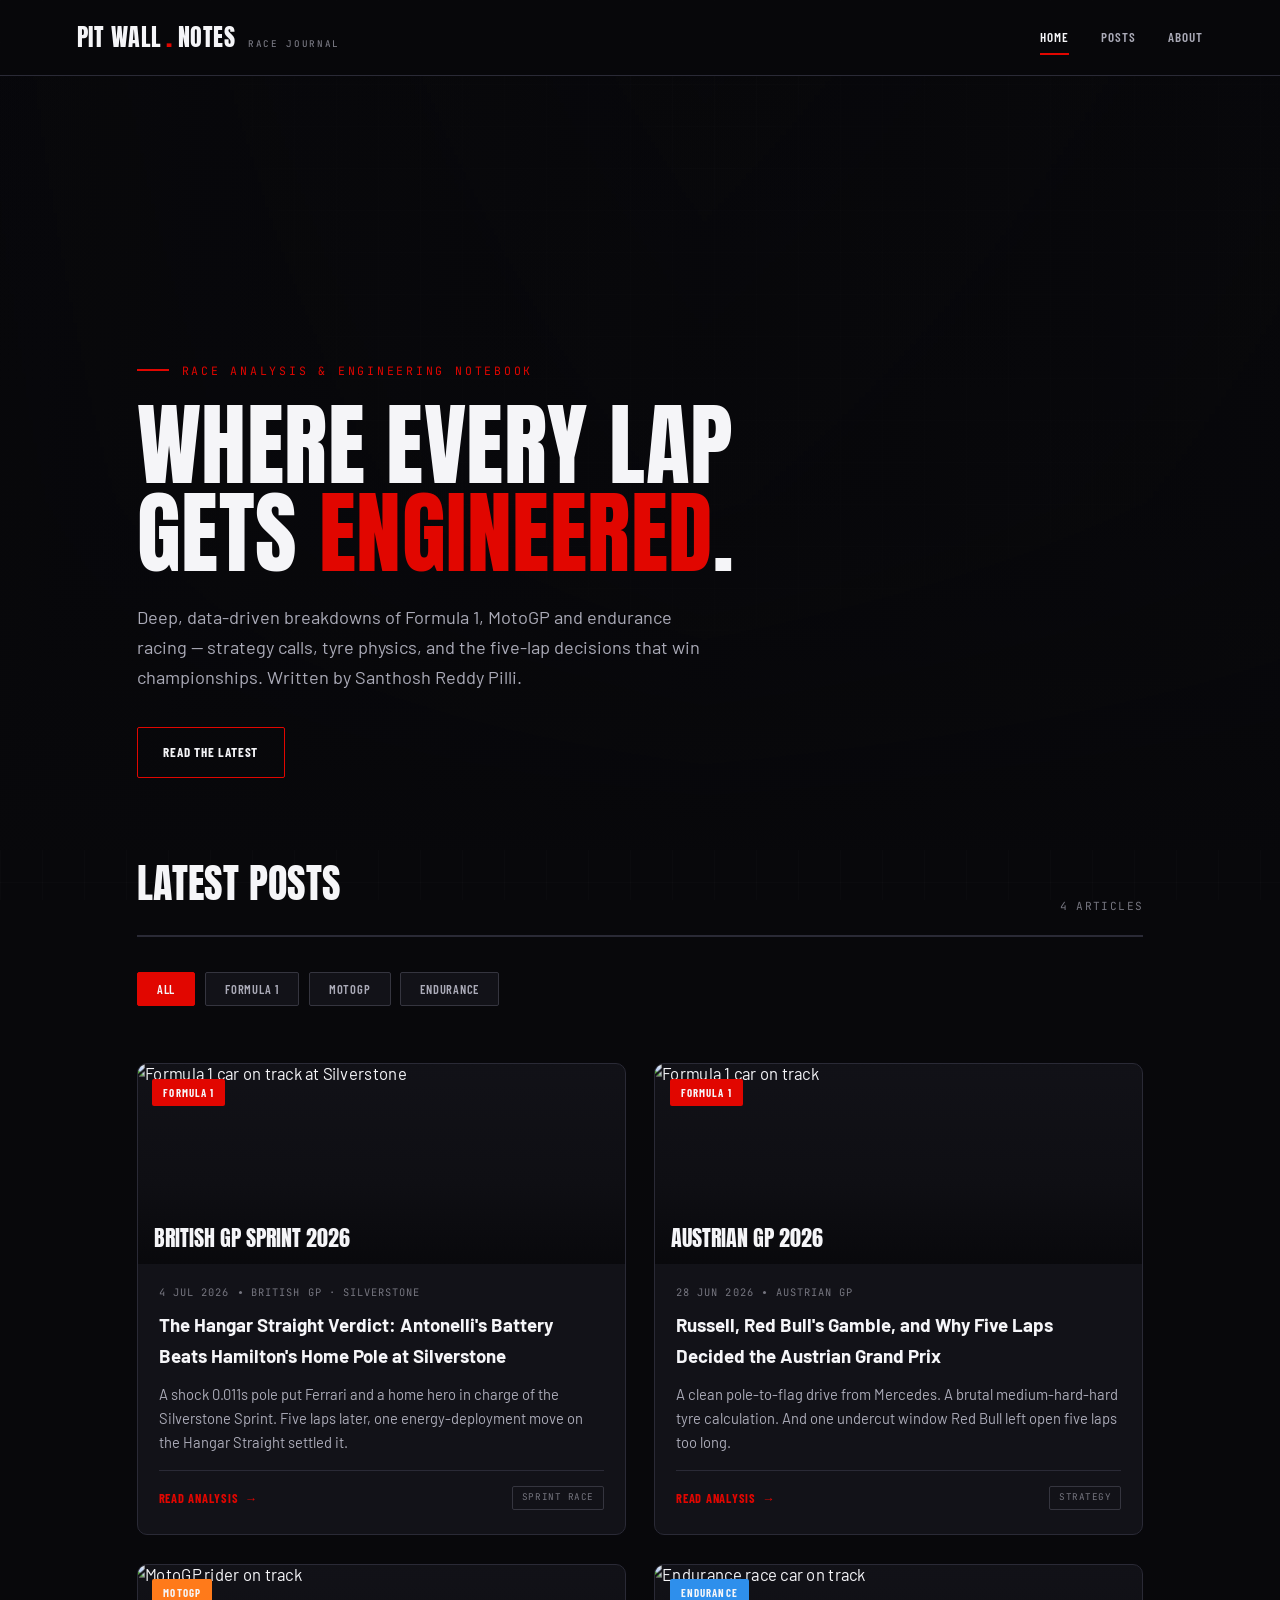
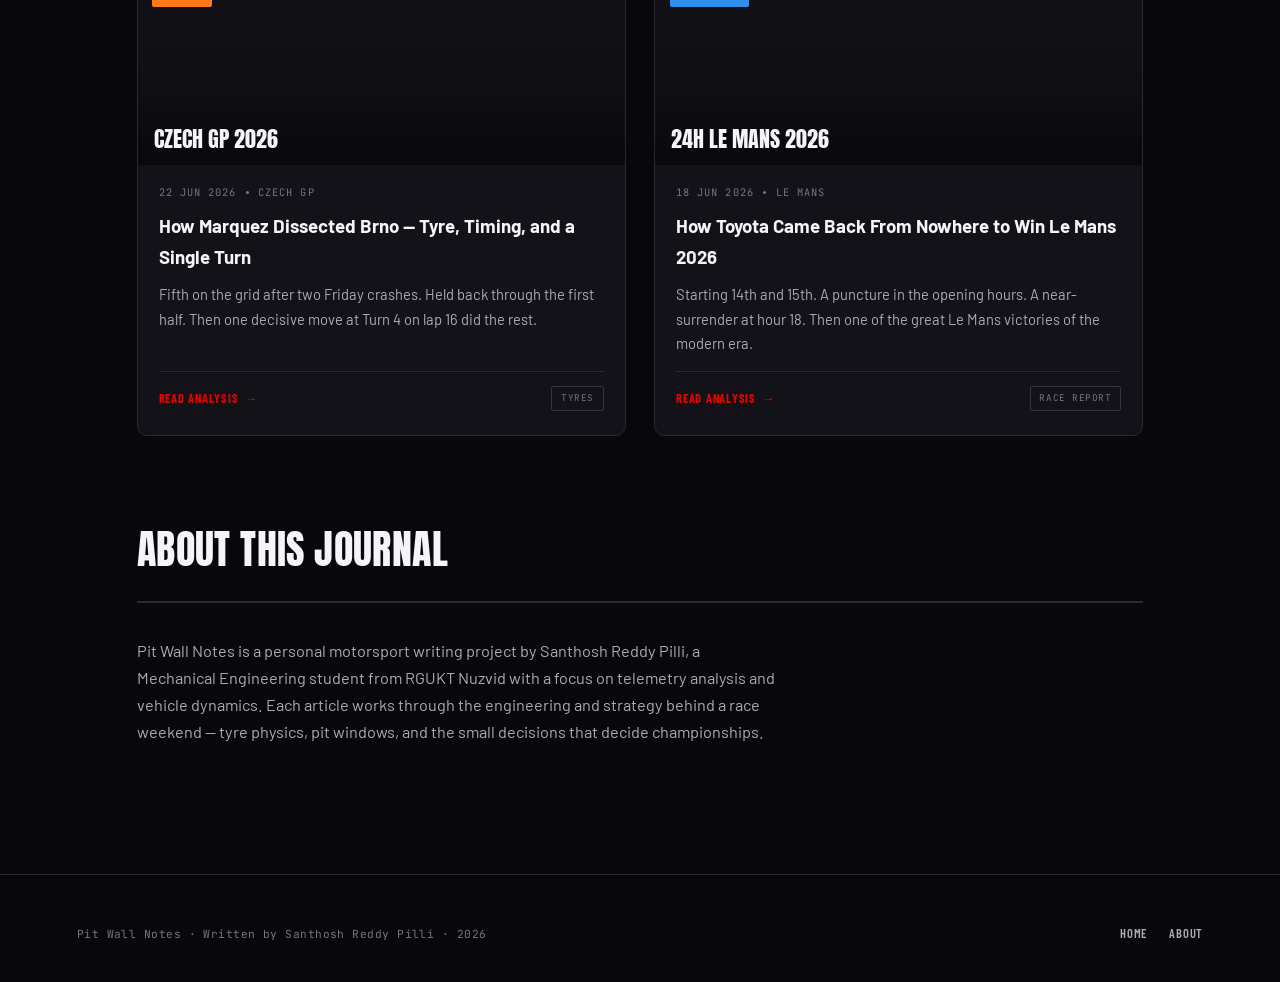
==== index.html @ 2a79fb6f "Add Google Search Console verification tag" ====
<!DOCTYPE html>
<html lang="en">
<head>
<meta charset="UTF-8" />
<meta name="viewport" content="width=device-width, initial-scale=1.0" />
<title>Pit Wall Notes — A Motorsport Journal by Santhosh Reddy Pilli</title>
<meta name="google-site-verification" content="I74e3ZfUB3V10m9X-U6Q5z5CmNRYfu3ycQ_bWyA3qzQ" />
<meta name="description" content="Race analysis and engineering breakdowns from Formula 1, MotoGP and endurance racing — written by Santhosh Reddy Pilli." />
<link rel="canonical" href="https://pitwallnotes.online/" />
<meta property="og:type" content="website" />
<meta property="og:site_name" content="Pit Wall Notes" />
<meta property="og:title" content="Pit Wall Notes — A Motorsport Journal by Santhosh Reddy Pilli" />
<meta property="og:description" content="Race analysis and engineering breakdowns from Formula 1, MotoGP and endurance racing — written by Santhosh Reddy Pilli." />
<meta property="og:url" content="https://pitwallnotes.online/" />
<meta property="og:image" content="https://images.unsplash.com/photo-1744841332448-f4a2d6011202?fm=jpg&amp;q=80&amp;w=1200&amp;h=630&amp;auto=format&amp;fit=crop" />
<meta property="og:image:width" content="1200" />
<meta property="og:image:height" content="630" />
<meta name="twitter:card" content="summary_large_image" />
<meta name="twitter:title" content="Pit Wall Notes — A Motorsport Journal by Santhosh Reddy Pilli" />
<meta name="twitter:description" content="Race analysis and engineering breakdowns from Formula 1, MotoGP and endurance racing — written by Santhosh Reddy Pilli." />
<meta name="twitter:image" content="https://images.unsplash.com/photo-1744841332448-f4a2d6011202?fm=jpg&amp;q=80&amp;w=1200&amp;h=630&amp;auto=format&amp;fit=crop" />
<link rel="stylesheet" href="style.css" />
</head>
<body>

<nav class="site-nav">
  <a href="index.html" class="nav-brand">Pit Wall<span class="dot">.</span>Notes<small>Race Journal</small></a>
  <div class="nav-links">
    <a href="index.html" class="active"><span class="full">Home</span></a>
    <a href="index.html#posts">Posts</a>
    <a href="index.html#about">About</a>
  </div>
</nav>

<header class="hero" style="background-image:url('https://images.unsplash.com/photo-1744841332448-f4a2d6011202?fm=jpg&amp;q=80&amp;w=2000&amp;auto=format&amp;fit=crop');">
  <div class="wrap">
    <p class="hero-kicker">Race analysis &amp; engineering notebook</p>
    <h1>
      <span class="line"><span>Where every lap</span></span>
      <span class="line"><span>gets <em>engineered</em>.</span></span>
    </h1>
    <p class="lede">Deep, data-driven breakdowns of Formula&nbsp;1, MotoGP and endurance racing — strategy calls, tyre physics, and the five-lap decisions that win championships. Written by Santhosh Reddy Pilli.</p>
    <div class="hero-actions">
      <a href="#posts" class="btn">Read the latest</a>
    </div>
  </div>
</header>

<main class="wrap" id="posts">
  <div class="section-head reveal">
    <h2>Latest posts</h2>
    <span class="section-note">4 articles</span>
  </div>

  <div class="filter-bar reveal">
    <button class="filter-chip active" data-filter="all">All</button>
    <button class="filter-chip" data-filter="f1">Formula 1</button>
    <button class="filter-chip" data-filter="motogp">MotoGP</button>
    <button class="filter-chip" data-filter="end">Endurance</button>
  </div>

  <div class="post-grid">

    <article class="post-card" data-category="f1">
      <a href="post-british-gp-2026-sprint.html" class="card-thumb">
        <img class="thumb-img" src="https://images.unsplash.com/photo-1632726144626-6f6a8876e35d?fm=jpg&amp;q=75&amp;w=900&amp;auto=format&amp;fit=crop" alt="Formula 1 car on track at Silverstone" loading="lazy" />
        <span class="thumb-tag cat-f1">Formula 1</span>
        <span class="thumb-title">British GP Sprint 2026</span>
      </a>
      <div class="card-body">
        <div class="card-meta">
          <span>4 Jul 2026</span><span class="dot-sep"></span><span>British GP · Silverstone</span>
        </div>
        <h3><a href="post-british-gp-2026-sprint.html" class="link-underline">The Hangar Straight Verdict: Antonelli's Battery Beats Hamilton's Home Pole at Silverstone</a></h3>
        <p class="card-excerpt">A shock 0.011s pole put Ferrari and a home hero in charge of the Silverstone Sprint. Five laps later, one energy-deployment move on the Hangar Straight settled it.</p>
        <div class="card-foot">
          <a href="post-british-gp-2026-sprint.html" class="read-more">Read analysis <span class="arrow">→</span></a>
          <div class="card-tags"><span class="tag-pill">Sprint Race</span></div>
        </div>
      </div>
    </article>

    <article class="post-card" data-category="f1">
      <a href="post-austria-gp-2026.html" class="card-thumb">
        <img class="thumb-img" src="https://images.unsplash.com/photo-1614949194403-9602bdc14a3a?fm=jpg&amp;q=75&amp;w=900&amp;auto=format&amp;fit=crop" alt="Formula 1 car on track" loading="lazy" />
        <span class="thumb-tag cat-f1">Formula 1</span>
        <span class="thumb-title">Austrian GP 2026</span>
      </a>
      <div class="card-body">
        <div class="card-meta">
          <span>28 Jun 2026</span><span class="dot-sep"></span><span>Austrian GP</span>
        </div>
        <h3><a href="post-austria-gp-2026.html" class="link-underline">Russell, Red Bull's Gamble, and Why Five Laps Decided the Austrian Grand Prix</a></h3>
        <p class="card-excerpt">A clean pole-to-flag drive from Mercedes. A brutal medium-hard-hard tyre calculation. And one undercut window Red Bull left open five laps too long.</p>
        <div class="card-foot">
          <a href="post-austria-gp-2026.html" class="read-more">Read analysis <span class="arrow">→</span></a>
          <div class="card-tags"><span class="tag-pill">Strategy</span></div>
        </div>
      </div>
    </article>

    <article class="post-card" data-category="motogp">
      <a href="post-czech-gp-2026.html" class="card-thumb">
        <img class="thumb-img" src="https://images.unsplash.com/photo-1711229020087-9ab1c51bf4d3?fm=jpg&amp;q=75&amp;w=900&amp;auto=format&amp;fit=crop" alt="MotoGP rider on track" loading="lazy" />
        <span class="thumb-tag cat-motogp">MotoGP</span>
        <span class="thumb-title">Czech GP 2026</span>
      </a>
      <div class="card-body">
        <div class="card-meta">
          <span>22 Jun 2026</span><span class="dot-sep"></span><span>Czech GP</span>
        </div>
        <h3><a href="post-czech-gp-2026.html" class="link-underline">How Marquez Dissected Brno — Tyre, Timing, and a Single Turn</a></h3>
        <p class="card-excerpt">Fifth on the grid after two Friday crashes. Held back through the first half. Then one decisive move at Turn 4 on lap 16 did the rest.</p>
        <div class="card-foot">
          <a href="post-czech-gp-2026.html" class="read-more">Read analysis <span class="arrow">→</span></a>
          <div class="card-tags"><span class="tag-pill">Tyres</span></div>
        </div>
      </div>
    </article>

    <article class="post-card" data-category="end">
      <a href="post-lemans-2026.html" class="card-thumb">
        <img class="thumb-img" src="https://images.unsplash.com/photo-1686643134714-d927afe2ee0f?fm=jpg&amp;q=75&amp;w=900&amp;auto=format&amp;fit=crop" alt="Endurance race car on track" loading="lazy" />
        <span class="thumb-tag cat-end">Endurance</span>
        <span class="thumb-title">24H Le Mans 2026</span>
      </a>
      <div class="card-body">
        <div class="card-meta">
          <span>18 Jun 2026</span><span class="dot-sep"></span><span>Le Mans</span>
        </div>
        <h3><a href="post-lemans-2026.html" class="link-underline">How Toyota Came Back From Nowhere to Win Le Mans 2026</a></h3>
        <p class="card-excerpt">Starting 14th and 15th. A puncture in the opening hours. A near-surrender at hour 18. Then one of the great Le Mans victories of the modern era.</p>
        <div class="card-foot">
          <a href="post-lemans-2026.html" class="read-more">Read analysis <span class="arrow">→</span></a>
          <div class="card-tags"><span class="tag-pill">Race Report</span></div>
        </div>
      </div>
    </article>

  </div>
</main>

<section class="wrap reveal" id="about" style="padding-bottom:5rem;">
  <div class="section-head">
    <h2>About this journal</h2>
  </div>
  <p style="max-width:640px;color:var(--grey);font-size:1.02rem;">
    Pit Wall Notes is a personal motorsport writing project by Santhosh Reddy Pilli, a Mechanical Engineering student
    from RGUKT Nuzvid with a focus on telemetry analysis and vehicle dynamics. Each article works through the
    engineering and strategy behind a race weekend — tyre physics, pit windows, and the small decisions that decide
    championships.
  </p>
</section>

<footer class="site-footer">
  <div class="footer-grid">
    <div class="footer-note">Pit Wall Notes · Written by Santhosh Reddy Pilli · 2026</div>
    <div class="footer-links">
      <a href="index.html">Home</a>
      <a href="index.html#about">About</a>
    </div>
  </div>
</footer>

<script src="main.js"></script>
</body>
</html>
---- style.css ----
/* ===================================================================
   TRACKSIDE INK — Motorsport Journal
   Dark, cinematic, photography-led sports-media theme.
=================================================================== */

@import url('https://fonts.googleapis.com/css2?family=Anton&family=Barlow:ital,wght@0,400;0,500;0,600;0,700;0,800;1,500&family=Barlow+Condensed:wght@500;600;700&family=JetBrains+Mono:wght@400;500;600&display=swap');

:root {
  --black:    #08080B;
  --panel:    #121218;
  --panel-2:  #191922;
  --panel-3:  #1F1F2A;
  --line:     #2A2A36;
  --line-2:   #35353F;
  --white:    #F5F5F8;
  --grey:     #ABABB8;
  --muted:    #75757F;

  --red:      #E10600;
  --red-dim:  #A50600;
  --red-bg:   rgba(225, 6, 0, .14);

  --amber:    #FF7A1A;
  --amber-bg: rgba(255, 122, 26, .14);

  --blue:     #2E8FEC;
  --blue-bg:  rgba(46, 143, 236, .14);

  --gold:     #E0AC2E;

  --display: 'Anton', 'Barlow Condensed', sans-serif;
  --body:    'Barlow', -apple-system, sans-serif;
  --label:   'Barlow Condensed', sans-serif;
  --mono:    'JetBrains Mono', monospace;

  --radius: 10px;
  --shadow-soft: 0 10px 30px rgba(0,0,0,.35);
  --shadow-lift: 0 24px 50px rgba(0,0,0,.55);
  --ease: cubic-bezier(.22, .8, .32, 1);
}

* , *::before, *::after { box-sizing: border-box; margin: 0; padding: 0; }
html { scroll-behavior: smooth; }

body {
  background: var(--black);
  color: var(--white);
  font-family: var(--body);
  line-height: 1.65;
  -webkit-font-smoothing: antialiased;
  overflow-x: hidden;
}

/* subtle carbon-fibre-esque grain */
body::before {
  content: '';
  position: fixed; inset: 0; z-index: -1; pointer-events: none;
  background-image:
    linear-gradient(rgba(255,255,255,.015) 1px, transparent 1px),
    linear-gradient(90deg, rgba(255,255,255,.015) 1px, transparent 1px);
  background-size: 42px 42px;
}

a { color: inherit; text-decoration: none; }
img { display: block; max-width: 100%; }
ul { list-style: none; }

.wrap { max-width: 1160px; margin: 0 auto; padding: 0 6vw; }

/* PAGE FADE TRANSITION */
body { opacity: 0; animation: pageIn .5s var(--ease) forwards; }
@keyframes pageIn { to { opacity: 1; } }
body.is-leaving { animation: pageOut .32s var(--ease) forwards; }
@keyframes pageOut { to { opacity: 0; transform: translateY(-6px); } }

/* ============ NAV ============ */
.site-nav {
  position: sticky; top: 0; z-index: 200;
  display: flex; align-items: center; justify-content: space-between;
  padding: 1.1rem 6vw;
  background: rgba(8,8,11,.78);
  backdrop-filter: blur(14px);
  border-bottom: 1px solid var(--line);
}
.nav-brand {
  font-family: var(--display); font-weight: 400; font-size: 1.5rem;
  letter-spacing: .02em; display: flex; align-items: baseline; gap: .3rem;
  text-transform: uppercase;
}
.nav-brand .dot { color: var(--red); font-size: 1.7rem; line-height: 0; }
.nav-brand small {
  font-family: var(--mono); font-size: .58rem; letter-spacing: .18em;
  text-transform: uppercase; color: var(--muted); font-weight: 500;
  margin-left: .5rem; display: inline-block;
}
.nav-links { display: flex; align-items: center; gap: 2rem; }
.nav-links a {
  position: relative; font-family: var(--label); font-weight: 600; font-size: .82rem; letter-spacing: .08em;
  text-transform: uppercase; color: var(--grey); padding: .3rem 0;
}
.nav-links a::after {
  content: ''; position: absolute; left: 0; right: 100%; bottom: -2px;
  height: 2px; background: var(--red); transition: right .3s var(--ease);
}
.nav-links a:hover::after, .nav-links a.active::after { right: 0; }
.nav-links a.active, .nav-links a:hover { color: var(--white); }

/* ============ BUTTONS / LINKS ============ */
.btn {
  display: inline-flex; align-items: center; gap: .5rem;
  font-family: var(--label); font-weight: 700; font-size: .82rem; letter-spacing: .06em;
  text-transform: uppercase; padding: .85rem 1.6rem;
  border: 1.5px solid var(--red); border-radius: 2px; color: var(--white);
  position: relative; overflow: hidden; isolation: isolate;
  transition: color .35s var(--ease);
}
.btn::before {
  content: ''; position: absolute; inset: 0; z-index: -1;
  background: var(--red); transform: translateX(-101%);
  transition: transform .35s var(--ease);
}
.btn:hover::before { transform: translateX(0); }
.btn.ghost { border-color: var(--line-2); }
.btn.ghost::before { background: var(--panel-3); }

.link-underline { position: relative; display: inline-block; }
.link-underline::after {
  content: ''; position: absolute; left: 0; bottom: -1px; height: 1px;
  width: 100%; background: currentColor; transform: scaleX(0);
  transform-origin: right; transition: transform .3s var(--ease);
}
.link-underline:hover::after { transform: scaleX(1); transform-origin: left; }

/* ============ HERO (photo, homepage) ============ */
.hero {
  position: relative; min-height: 86vh; display: flex; align-items: flex-end;
  padding: 6rem 0 4.5rem; overflow: hidden;
  background-size: cover; background-position: center 38%;
  background-attachment: fixed;
}
.hero::before {
  content: ''; position: absolute; inset: 0;
  background:
    linear-gradient(180deg, rgba(8,8,11,.35) 0%, rgba(8,8,11,.55) 55%, rgba(8,8,11,.96) 100%),
    linear-gradient(90deg, rgba(8,8,11,.85) 0%, rgba(8,8,11,.15) 55%, rgba(8,8,11,.55) 100%);
}
.hero .wrap { position: relative; z-index: 2; width: 100%; }
.hero-kicker {
  font-family: var(--mono); font-size: .72rem; letter-spacing: .24em;
  text-transform: uppercase; color: var(--red);
  display: flex; align-items: center; gap: .8rem; margin-bottom: 1.4rem;
  opacity: 0; animation: riseIn .7s var(--ease) .1s forwards;
}
.hero-kicker::before { content: ''; width: 32px; height: 2px; background: var(--red); }
.hero h1 {
  font-family: var(--display); font-weight: 400; text-transform: uppercase;
  font-size: clamp(2.6rem, 7vw, 5.6rem);
  line-height: .98; max-width: 900px; letter-spacing: .005em;
}
.hero h1 .line { display: block; overflow: hidden; }
.hero h1 .line span { display: inline-block; animation: lineRise .8s var(--ease) forwards; }
.hero h1 .line:nth-child(1) span { animation-delay: .18s; }
.hero h1 .line:nth-child(2) span { animation-delay: .30s; }
.hero h1 em { font-style: normal; color: var(--red); }
@keyframes riseIn { from { opacity: 0; transform: translateY(30px); } to { opacity: 1; transform: translateY(0); } }
@keyframes lineRise { from { transform: translateY(110%); } to { transform: translateY(0); } }
.hero p.lede {
  margin-top: 1.5rem; max-width: 580px; font-size: 1.14rem; color: var(--grey);
  opacity: 0; animation: riseIn .8s var(--ease) .5s forwards;
}
.hero .hero-actions {
  margin-top: 2.2rem; display: flex; gap: 1rem; flex-wrap: wrap;
  opacity: 0; animation: riseIn .8s var(--ease) .65s forwards;
}
@media (max-width: 700px) { .hero { background-attachment: scroll; min-height: 70vh; } }

/* ============ SECTION HEADS ============ */
.section-head {
  display: flex; align-items: flex-end; justify-content: space-between;
  margin-bottom: 2.2rem; flex-wrap: wrap; gap: 1rem;
  border-bottom: 2px solid var(--line); padding-bottom: 1.2rem;
}
.section-head h2 {
  font-family: var(--display); font-weight: 400; text-transform: uppercase;
  font-size: clamp(1.8rem, 3.4vw, 2.5rem); letter-spacing: .01em;
}
.section-head .section-note {
  font-family: var(--mono); font-size: .7rem; letter-spacing: .12em;
  text-transform: uppercase; color: var(--muted);
}

/* ============ FILTER CHIPS ============ */
.filter-bar { display: flex; gap: .6rem; flex-wrap: wrap; margin-bottom: 2.6rem; }
.filter-chip {
  font-family: var(--label); font-weight: 600; font-size: .78rem; letter-spacing: .06em;
  text-transform: uppercase; padding: .55rem 1.2rem;
  border: 1px solid var(--line-2); border-radius: 2px;
  color: var(--grey); background: var(--panel);
  cursor: pointer; transition: all .25s var(--ease);
}
.filter-chip:hover { border-color: var(--red); color: var(--white); }
.filter-chip.active { background: var(--red); border-color: var(--red); color: var(--white); }

/* ============ POST GRID / CARDS ============ */
.post-grid { display: grid; grid-template-columns: repeat(auto-fill, minmax(320px, 1fr)); gap: 1.8rem; padding: 1rem 0 5rem; }
.post-card {
  background: var(--panel); border: 1px solid var(--line); border-radius: var(--radius);
  overflow: hidden; display: flex; flex-direction: column;
  transition: transform .45s var(--ease), box-shadow .45s var(--ease), border-color .45s var(--ease);
  opacity: 0; transform: translateY(28px);
}
.post-card.is-visible { animation: cardIn .7s var(--ease) forwards; }
@keyframes cardIn { to { opacity: 1; transform: translateY(0); } }
.post-card:hover { transform: translateY(-6px); box-shadow: var(--shadow-lift); border-color: var(--line-2); }

.card-thumb {
  position: relative; height: 200px; display: block; overflow: hidden;
  background-size: cover; background-position: center;
}
.card-thumb::before {
  content: ''; position: absolute; inset: 0;
  background: linear-gradient(180deg, rgba(8,8,11,.05) 0%, rgba(8,8,11,.35) 60%, rgba(8,8,11,.92) 100%);
  transition: background .4s var(--ease);
}
.card-thumb img.thumb-img {
  position: absolute; inset: 0; width: 100%; height: 100%; object-fit: cover;
  transform: scale(1.04); transition: transform .6s var(--ease);
}
.post-card:hover .card-thumb img.thumb-img { transform: scale(1.14); }
.card-thumb .thumb-tag {
  position: absolute; top: .9rem; left: .9rem; z-index: 2;
  font-family: var(--label); font-weight: 700; font-size: .68rem; letter-spacing: .1em;
  text-transform: uppercase; color: var(--white);
  padding: .3rem .7rem; border-radius: 2px;
}
.thumb-tag.cat-f1     { background: var(--red); }
.thumb-tag.cat-motogp { background: var(--amber); }
.thumb-tag.cat-end    { background: var(--blue); }
.card-thumb .thumb-title {
  position: absolute; left: 1rem; right: 1rem; bottom: .9rem; z-index: 2;
  font-family: var(--display); font-weight: 400; text-transform: uppercase;
  font-size: 1.35rem; line-height: 1.05; color: var(--white);
}

.card-body { padding: 1.2rem 1.3rem 1.5rem; display: flex; flex-direction: column; gap: .6rem; flex: 1; }
.card-meta {
  font-family: var(--mono); font-size: .65rem; letter-spacing: .1em; text-transform: uppercase;
  color: var(--muted); display: flex; gap: .6rem; align-items: center;
}
.card-meta .dot-sep { width: 3px; height: 3px; border-radius: 50%; background: var(--muted); }
.card-excerpt { color: var(--grey); font-size: .92rem; flex: 1; }
.card-foot {
  display: flex; align-items: center; justify-content: space-between;
  margin-top: .4rem; padding-top: .9rem; border-top: 1px solid var(--line);
}
.read-more {
  font-family: var(--label); font-weight: 700; font-size: .78rem; letter-spacing: .06em;
  text-transform: uppercase; color: var(--red); display: flex; align-items: center; gap: .4rem;
}
.read-more .arrow { transition: transform .35s var(--ease); }
.post-card:hover .read-more .arrow { transform: translateX(5px); }
.card-tags { display: flex; gap: .4rem; }
.tag-pill {
  font-family: var(--mono); font-size: .58rem; letter-spacing: .06em;
  text-transform: uppercase; padding: .22rem .55rem; border-radius: 2px;
  border: 1px solid var(--line-2); color: var(--muted);
}

/* ============ SCROLL REVEAL (generic) ============ */
.reveal { opacity: 0; transform: translateY(26px); transition: opacity .8s var(--ease), transform .8s var(--ease); }
.reveal.is-visible { opacity: 1; transform: translateY(0); }
.reveal-delay-1.is-visible { transition-delay: .08s; }
.reveal-delay-2.is-visible { transition-delay: .16s; }
.reveal-delay-3.is-visible { transition-delay: .24s; }

/* ============ FOOTER ============ */
.site-footer { border-top: 1px solid var(--line); padding: 3rem 6vw 2.4rem; margin-top: 3rem; }
.footer-grid { display: flex; justify-content: space-between; align-items: flex-end; flex-wrap: wrap; gap: 1.5rem; }
.footer-note { font-family: var(--mono); font-size: .7rem; color: var(--muted); letter-spacing: .04em; }
.footer-links { display: flex; gap: 1.4rem; }
.footer-links a { font-family: var(--label); font-weight: 600; font-size: .78rem; letter-spacing: .06em; text-transform: uppercase; color: var(--grey); }

/* =================================================================
   ARTICLE PAGE
================================================================= */
.article-hero {
  position: relative; padding: 9rem 0 3.5rem; overflow: hidden;
  background-size: cover; background-position: center;
  border-bottom: 1px solid var(--line);
}
.article-hero::before {
  content: ''; position: absolute; inset: 0;
  background:
    linear-gradient(180deg, rgba(8,8,11,.25) 0%, rgba(8,8,11,.55) 45%, rgba(8,8,11,.98) 100%);
}
.article-hero .wrap { position: relative; z-index: 2; }

.back-link {
  display: inline-flex; align-items: center; gap: .5rem;
  font-family: var(--label); font-weight: 600; font-size: .78rem; letter-spacing: .06em;
  text-transform: uppercase; color: var(--grey);
  margin-bottom: 1.6rem; transition: gap .3s var(--ease), color .3s var(--ease);
}
.back-link:hover { gap: .8rem; color: var(--white); }
.article-cat {
  display: inline-flex; align-items: center; gap: .5rem;
  font-family: var(--label); font-weight: 700; font-size: .78rem; letter-spacing: .1em;
  text-transform: uppercase; padding: .4rem 1rem; border-radius: 2px; margin-bottom: 1.3rem;
  color: var(--white);
}
.article-cat.cat-f1     { background: var(--red); }
.article-cat.cat-motogp { background: var(--amber); }
.article-cat.cat-end    { background: var(--blue); }

.article-title {
  font-family: var(--display); font-weight: 400; text-transform: uppercase;
  font-size: clamp(2.2rem, 5.6vw, 4rem); line-height: 1; max-width: 920px; letter-spacing: .005em;
}
.article-sub { margin-top: 1.2rem; font-size: 1.14rem; color: var(--grey); max-width: 700px; }
.article-byline { display: flex; align-items: center; gap: 1rem; margin-top: 2rem; }
.byline-avatar {
  width: 44px; height: 44px; border-radius: 50%; background: var(--red); color: var(--white);
  display: flex; align-items: center; justify-content: center;
  font-family: var(--display); font-weight: 400; font-size: .95rem; flex-shrink: 0;
}
.byline-name { font-weight: 700; }
.byline-date { font-family: var(--mono); font-size: .72rem; color: var(--muted); letter-spacing: .04em; }

.stat-strip {
  display: grid; grid-template-columns: repeat(auto-fit, minmax(130px, 1fr));
  background: var(--panel); border: 1px solid var(--line); border-radius: var(--radius);
  margin: 2.4rem 0 0; overflow: hidden;
}
.stat-strip .stat { padding: 1.3rem 1rem; border-right: 1px solid var(--line); text-align: center; }
.stat-strip .stat:last-child { border-right: none; }
.stat .val { font-family: var(--display); font-weight: 400; font-size: 1.7rem; color: var(--white); }
.stat .val.accent { color: var(--red); }
.stat .lbl { font-family: var(--mono); font-size: .6rem; letter-spacing: .1em; text-transform: uppercase; color: var(--muted); margin-top: .3rem; }

.article-body-wrap { display: grid; grid-template-columns: 1fr 300px; gap: 4rem; padding: 3.5rem 0 5rem; align-items: start; }
.article-main { min-width: 0; }
.article-aside { position: sticky; top: 6rem; display: flex; flex-direction: column; gap: 1.2rem; }

.prose h3 {
  font-family: var(--display); font-weight: 400; text-transform: uppercase;
  font-size: 1.7rem; margin: 2.8rem 0 1rem; line-height: 1.15; letter-spacing: .005em;
}
.prose p { margin-bottom: 1.25rem; color: var(--grey); font-size: 1.02rem; }
.prose p strong { color: var(--white); }

.pull-quote { border-left: 3px solid var(--red); padding: .3rem 0 .3rem 1.6rem; margin: 2.2rem 0; }
.pull-quote p {
  font-family: var(--body); font-style: italic; font-weight: 500;
  font-size: 1.25rem; color: var(--white); line-height: 1.5; margin-bottom: .6rem;
}
.pull-quote cite { font-family: var(--mono); font-size: .65rem; letter-spacing: .1em; text-transform: uppercase; color: var(--muted); font-style: normal; }

.article-photo { margin: 2.2rem 0; border-radius: var(--radius); overflow: hidden; border: 1px solid var(--line); }
.article-photo img { width: 100%; height: 320px; object-fit: cover; }
.article-photo-caption {
  font-family: var(--mono); font-size: .62rem; letter-spacing: .08em; color: var(--muted);
  padding: .7rem .9rem; background: var(--panel); border-top: 1px solid var(--line);
}

.info-card { background: var(--panel); border: 1px solid var(--line); border-radius: var(--radius); padding: 1.5rem; margin: 2rem 0; }
.info-card .info-label { font-family: var(--mono); font-size: .62rem; letter-spacing: .16em; text-transform: uppercase; color: var(--red); margin-bottom: 1rem; }
.info-grid { display: grid; grid-template-columns: repeat(auto-fit, minmax(130px,1fr)); gap: 1rem; }
.info-item { border-left: 2px solid var(--line-2); padding-left: .8rem; }
.info-item.hi { border-left-color: var(--red); }
.info-item .iv { font-family: var(--display); font-weight: 400; font-size: 1.3rem; color: var(--white); }
.info-item.hi .iv { color: var(--red); }
.info-item .ik { font-family: var(--mono); font-size: .58rem; letter-spacing: .08em; text-transform: uppercase; color: var(--muted); margin-top: .25rem; }

.timeline { position: relative; padding-left: 2rem; margin: 1.5rem 0; }
.timeline::before { content: ''; position: absolute; left: .4rem; top: .4rem; bottom: 0; width: 1px; background: linear-gradient(to bottom, var(--red), var(--line)); }
.tl-item { position: relative; margin-bottom: 1.8rem; }
.tl-dot { position: absolute; left: -1.65rem; top: .3rem; width: 10px; height: 10px; border-radius: 50%; background: var(--panel); border: 1.5px solid var(--line-2); }
.tl-dot.hi { background: var(--red); border-color: var(--red); }
.tl-when { font-family: var(--mono); font-size: .64rem; letter-spacing: .1em; text-transform: uppercase; color: var(--red); margin-bottom: .25rem; }
.tl-title { font-family: var(--display); font-weight: 400; text-transform: uppercase; font-size: 1.15rem; margin-bottom: .3rem; letter-spacing: .005em; }
.tl-desc { font-size: .92rem; color: var(--grey); }

.podium-row { display: flex; align-items: flex-end; justify-content: center; gap: 1rem; margin: 2rem 0; }
.podium-col { display: flex; flex-direction: column; align-items: center; flex: 1; max-width: 210px; }
.podium-card { background: var(--panel); border: 1px solid var(--line); border-radius: 8px; padding: 1.1rem; text-align: center; width: 100%; margin-bottom: .5rem; }
.podium-card.winner { border-color: var(--gold); }
.podium-pos { font-size: 1.5rem; margin-bottom: .3rem; }
.podium-entry { font-family: var(--mono); font-size: .62rem; color: var(--muted); margin-bottom: .2rem; }
.podium-team { font-family: var(--display); font-weight: 400; text-transform: uppercase; font-size: 1.05rem; color: var(--white); }
.podium-gap { font-family: var(--mono); font-size: .68rem; color: var(--muted); margin: .3rem 0 .6rem; }
.podium-step { width: 100%; border-radius: 3px 3px 0 0; }
.step-1 { background: var(--gold); height: 66px; }
.step-2 { background: var(--panel-3); border: 1px solid var(--line-2); height: 48px; }
.step-3 { background: var(--panel-3); border: 1px solid var(--line-2); height: 34px; }
.driver-chips { display: flex; flex-wrap: wrap; gap: .3rem; justify-content: center; }
.d-chip { font-size: .66rem; padding: .18rem .55rem; border: 1px solid var(--line-2); border-radius: 2px; color: var(--grey); }

.results-table { width: 100%; border-collapse: collapse; font-size: .88rem; margin: 1.5rem 0 2rem; }
.results-table th {
  font-family: var(--mono); font-size: .6rem; letter-spacing: .1em; text-transform: uppercase;
  color: var(--muted); text-align: left; padding: .55rem .7rem; border-bottom: 1.5px solid var(--red);
}
.results-table td { padding: .55rem .7rem; border-bottom: 1px solid var(--line); color: var(--grey); }
.results-table tr:hover td { background: var(--panel); }
.pos-badge { font-family: var(--mono); font-weight: 600; color: var(--muted); }
.pos-badge.dnf { color: var(--red); }

.crew-grid { display: grid; grid-template-columns: repeat(3, 1fr); gap: 1rem; margin-bottom: 1.6rem; }
.crew-card { background: var(--panel); border: 1px solid var(--line); border-radius: 8px; padding: 1.1rem; }
.crew-num { font-family: var(--display); font-weight: 400; font-size: 1.9rem; color: var(--red); }
.crew-role { font-family: var(--mono); font-size: .58rem; letter-spacing: .1em; text-transform: uppercase; color: var(--muted); margin: .4rem 0; }
.crew-name { font-weight: 700; color: var(--white); }
.crew-nat { font-size: .82rem; color: var(--muted); margin-bottom: .5rem; }
.crew-badge {
  display: inline-block; font-family: var(--mono); font-size: .58rem; letter-spacing: .06em;
  text-transform: uppercase; padding: .2rem .55rem; border-radius: 2px;
  background: var(--blue-bg); color: var(--blue);
}

.tag-chip {
  display: inline-block; font-family: var(--label); font-weight: 700; font-size: .72rem; letter-spacing: .08em;
  text-transform: uppercase; padding: .35rem .9rem; border: 1px solid var(--red);
  color: var(--white); background: var(--red-bg); border-radius: 2px; margin-bottom: 1.6rem;
}

.aside-card { background: var(--panel); border: 1px solid var(--line); border-radius: var(--radius); padding: 1.3rem; }
.aside-title { font-family: var(--mono); font-size: .64rem; letter-spacing: .12em; text-transform: uppercase; color: var(--red); margin-bottom: 1rem; }
.aside-stat { display: flex; justify-content: space-between; padding: .45rem 0; border-bottom: 1px solid var(--line); font-size: .84rem; }
.aside-stat:last-child { border-bottom: none; }
.aside-stat .k { color: var(--muted); }
.aside-stat .v { color: var(--white); font-weight: 600; }

.article-tags { display: flex; gap: .5rem; flex-wrap: wrap; margin-top: 1.5rem; }

.article-footer-note { border-top: 1px solid var(--line); padding: 2.4rem 0; text-align: center; font-size: .82rem; color: var(--muted); }
.article-footer-note span { color: var(--red); font-weight: 700; }

.related-wrap { padding: 1rem 0 4rem; }

/* checkered-flag style divider, used sparingly for a racing accent */
.kerb-divider {
  height: 8px; width: 100%;
  background: repeating-linear-gradient(90deg, var(--white) 0 18px, var(--black) 18px 36px);
  opacity: .08;
}

@media (max-width: 900px) {
  .article-body-wrap { grid-template-columns: 1fr; gap: 2rem; }
  .article-aside { position: static; }
  .crew-grid { grid-template-columns: 1fr 1fr; }
}
@media (max-width: 640px) {
  .site-nav { padding: 1rem 5vw; }
  .nav-links { gap: 1.1rem; }
  .nav-links a span.full { display: none; }
  .crew-grid { grid-template-columns: 1fr; }
  .stat-strip { grid-template-columns: repeat(2, 1fr); }
  .stat-strip .stat:nth-child(2n) { border-right: none; }
  .podium-row { gap: .5rem; }
}

a, button, .filter-chip { -webkit-tap-highlight-color: transparent; }
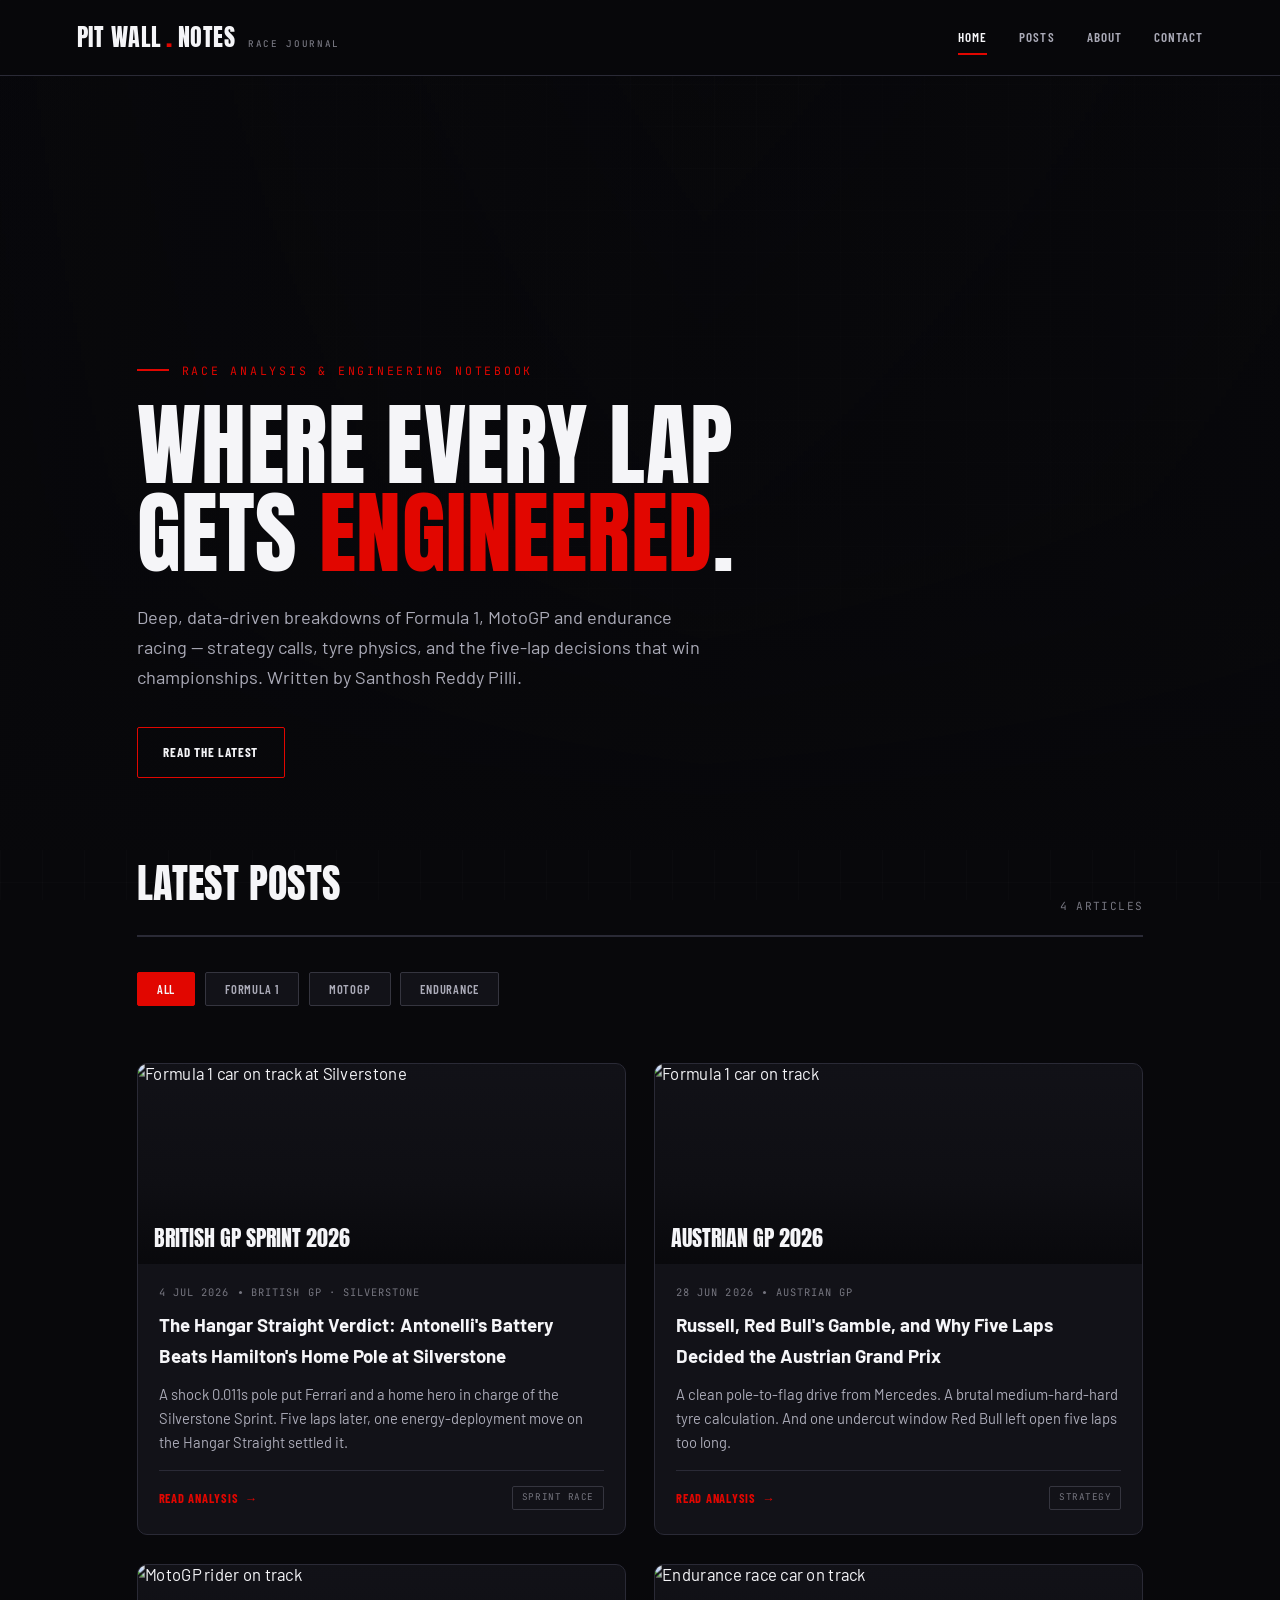
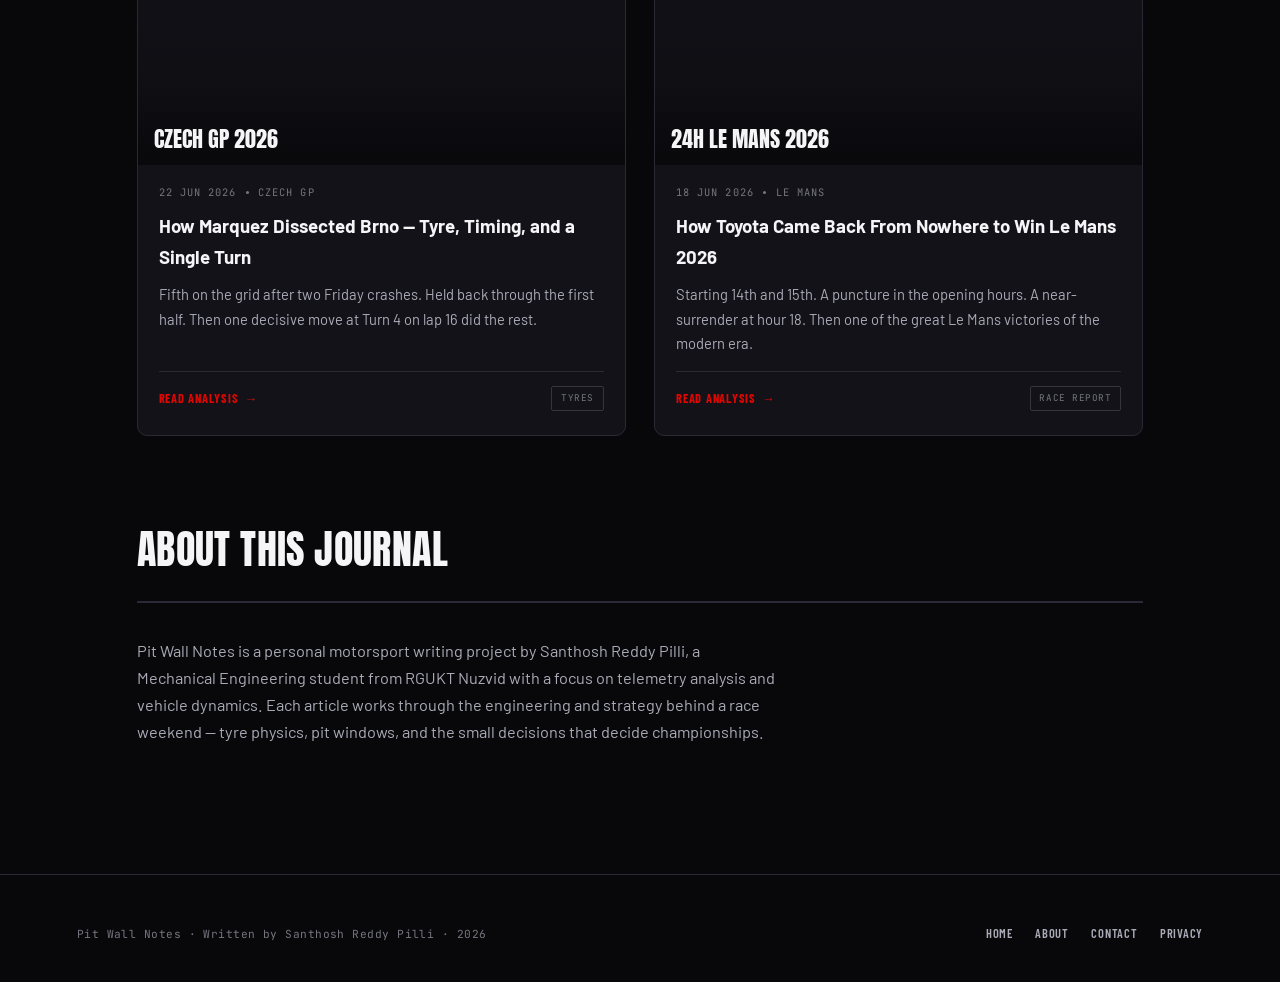
==== commit f882eed1: "Add Privacy Policy and Contact pages, link in nav/footer, update sitemap" ====
--- a/index.html
+++ b/index.html
@@ -29,6 +29,7 @@
     <a href="index.html" class="active"><span class="full">Home</span></a>
     <a href="index.html#posts">Posts</a>
     <a href="index.html#about">About</a>
+    <a href="contact.html">Contact</a>
   </div>
 </nav>
 
@@ -158,6 +159,8 @@
     <div class="footer-links">
       <a href="index.html">Home</a>
       <a href="index.html#about">About</a>
+      <a href="contact.html">Contact</a>
+      <a href="privacy-policy.html">Privacy</a>
     </div>
   </div>
 </footer>
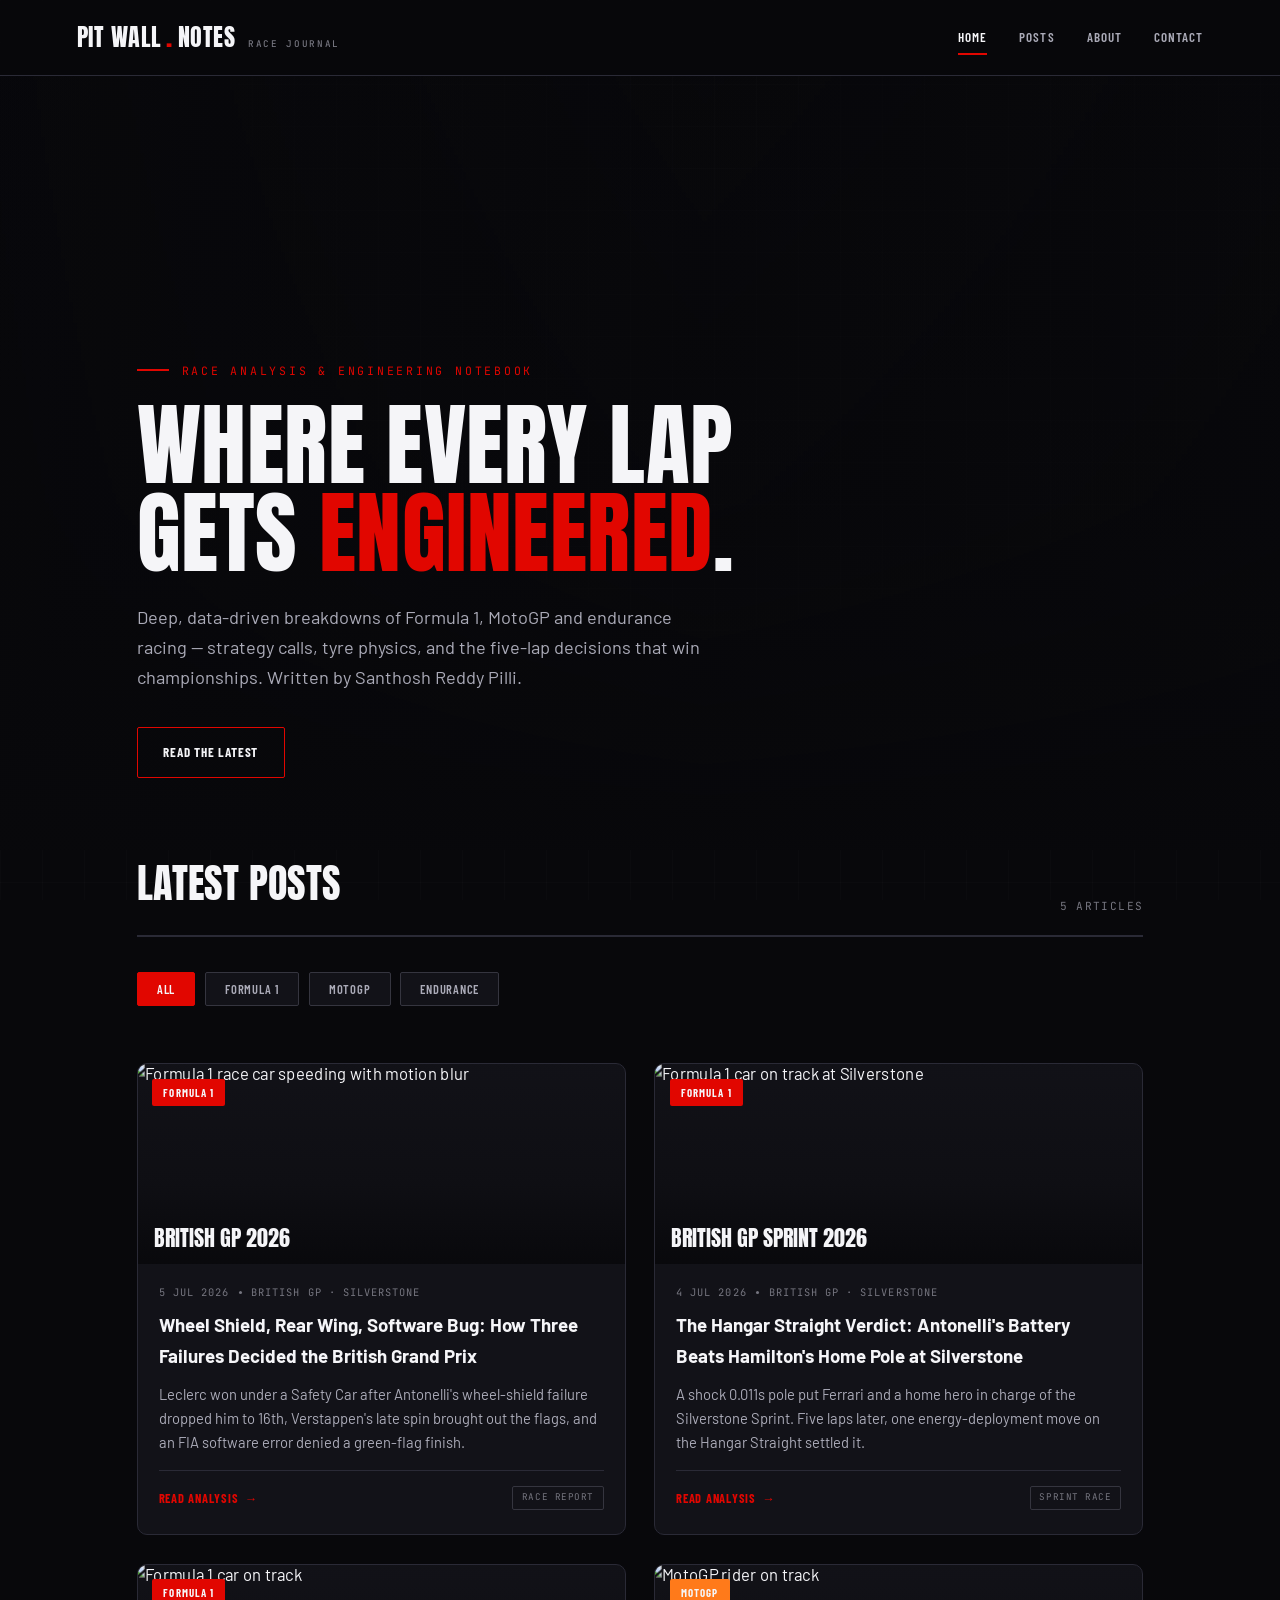
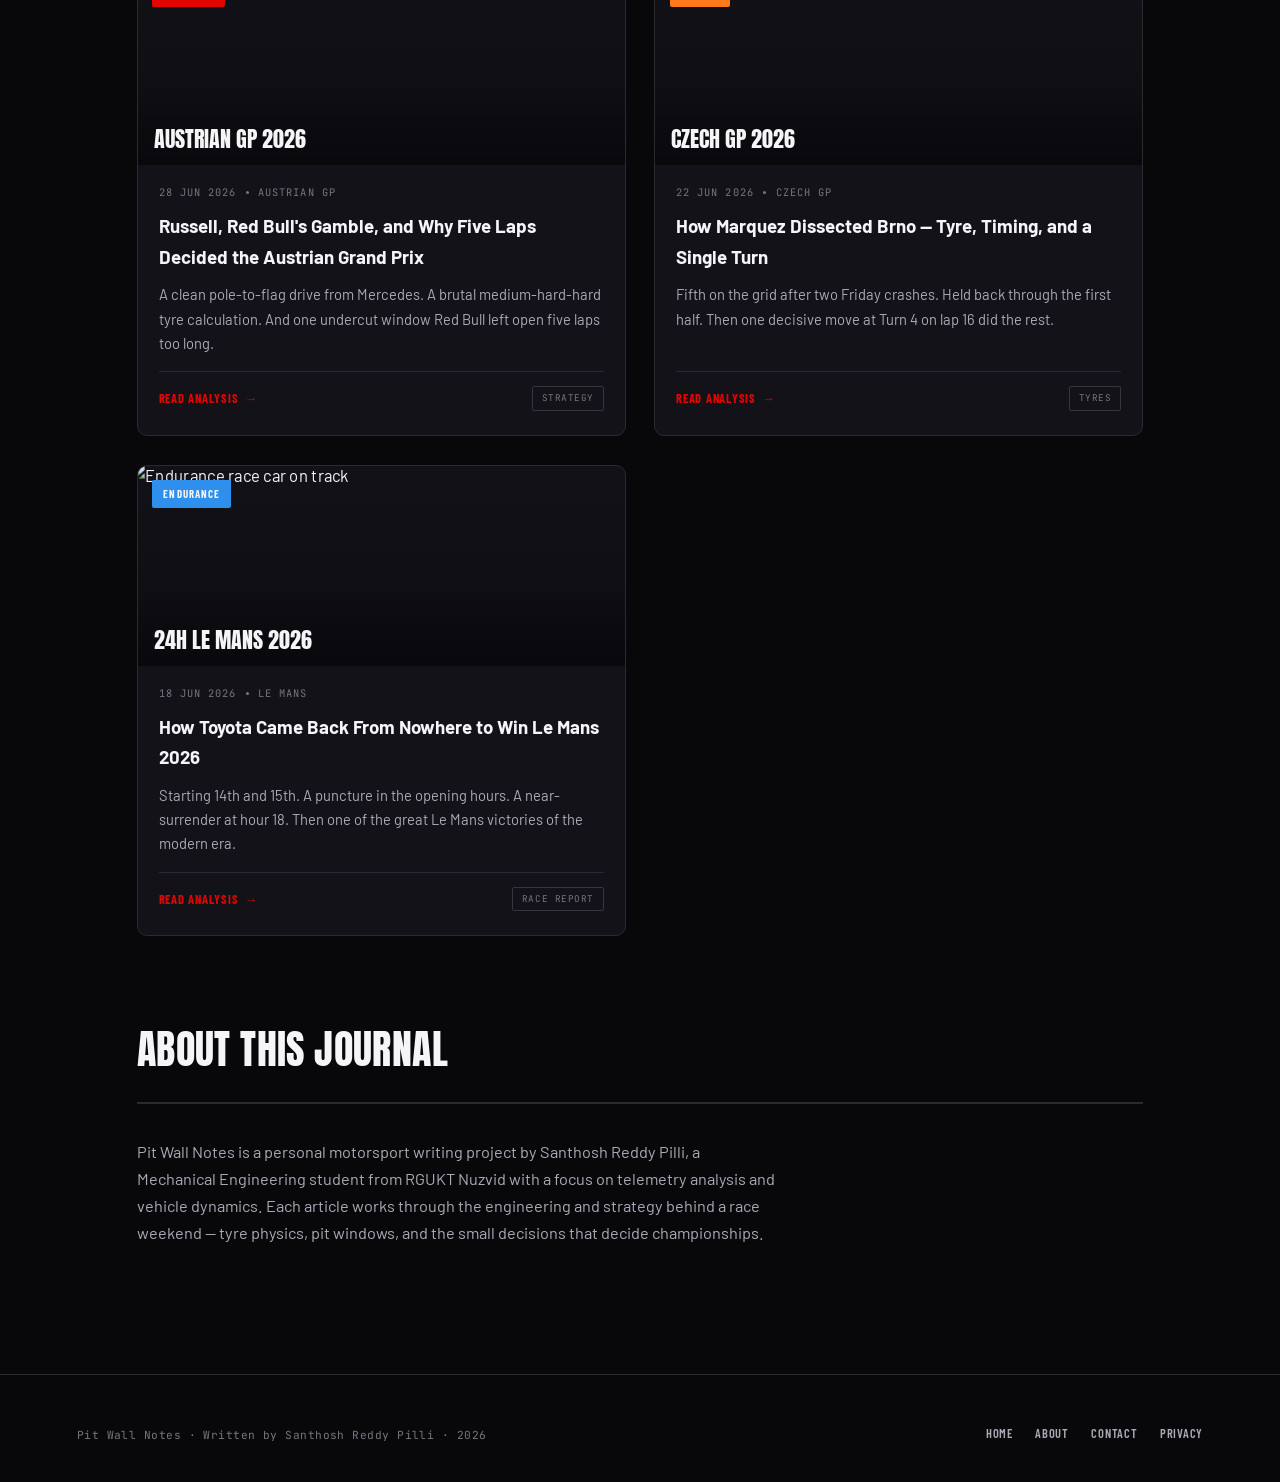
==== commit a787f0c5: "Add British GP 2026 full race report, homepage card, sitemap update" ====
--- a/index.html
+++ b/index.html
@@ -50,7 +50,7 @@
 <main class="wrap" id="posts">
   <div class="section-head reveal">
     <h2>Latest posts</h2>
-    <span class="section-note">4 articles</span>
+    <span class="section-note">5 articles</span>
   </div>
 
   <div class="filter-bar reveal">
@@ -61,6 +61,25 @@
   </div>
 
   <div class="post-grid">
+
+    <article class="post-card" data-category="f1">
+      <a href="post-british-gp-2026-race.html" class="card-thumb">
+        <img class="thumb-img" src="https://images.unsplash.com/photo-1757702977855-52bd3ce1525d?fm=jpg&amp;q=75&amp;w=900&amp;auto=format&amp;fit=crop" alt="Formula 1 race car speeding with motion blur" loading="lazy" />
+        <span class="thumb-tag cat-f1">Formula 1</span>
+        <span class="thumb-title">British GP 2026</span>
+      </a>
+      <div class="card-body">
+        <div class="card-meta">
+          <span>5 Jul 2026</span><span class="dot-sep"></span><span>British GP · Silverstone</span>
+        </div>
+        <h3><a href="post-british-gp-2026-race.html" class="link-underline">Wheel Shield, Rear Wing, Software Bug: How Three Failures Decided the British Grand Prix</a></h3>
+        <p class="card-excerpt">Leclerc won under a Safety Car after Antonelli's wheel-shield failure dropped him to 16th, Verstappen's late spin brought out the flags, and an FIA software error denied a green-flag finish.</p>
+        <div class="card-foot">
+          <a href="post-british-gp-2026-race.html" class="read-more">Read analysis <span class="arrow">→</span></a>
+          <div class="card-tags"><span class="tag-pill">Race Report</span></div>
+        </div>
+      </div>
+    </article>
 
     <article class="post-card" data-category="f1">
       <a href="post-british-gp-2026-sprint.html" class="card-thumb">
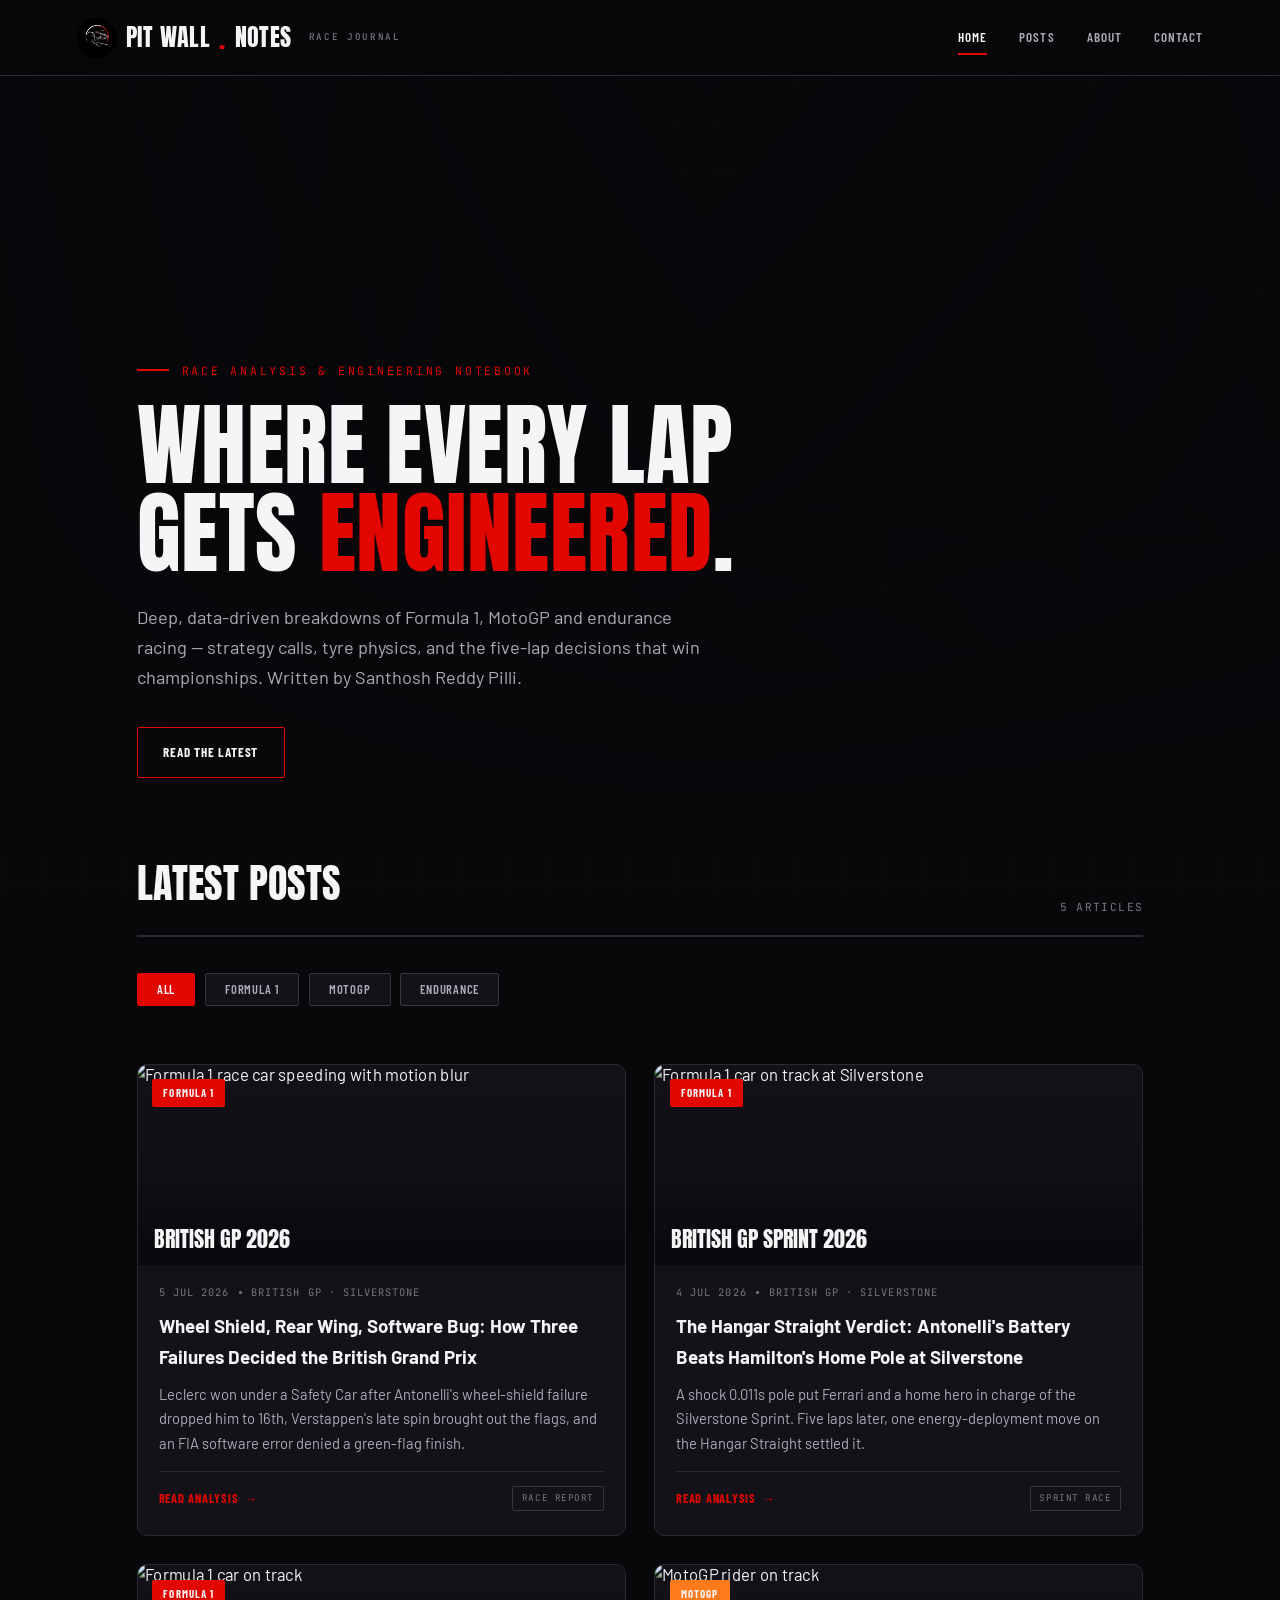
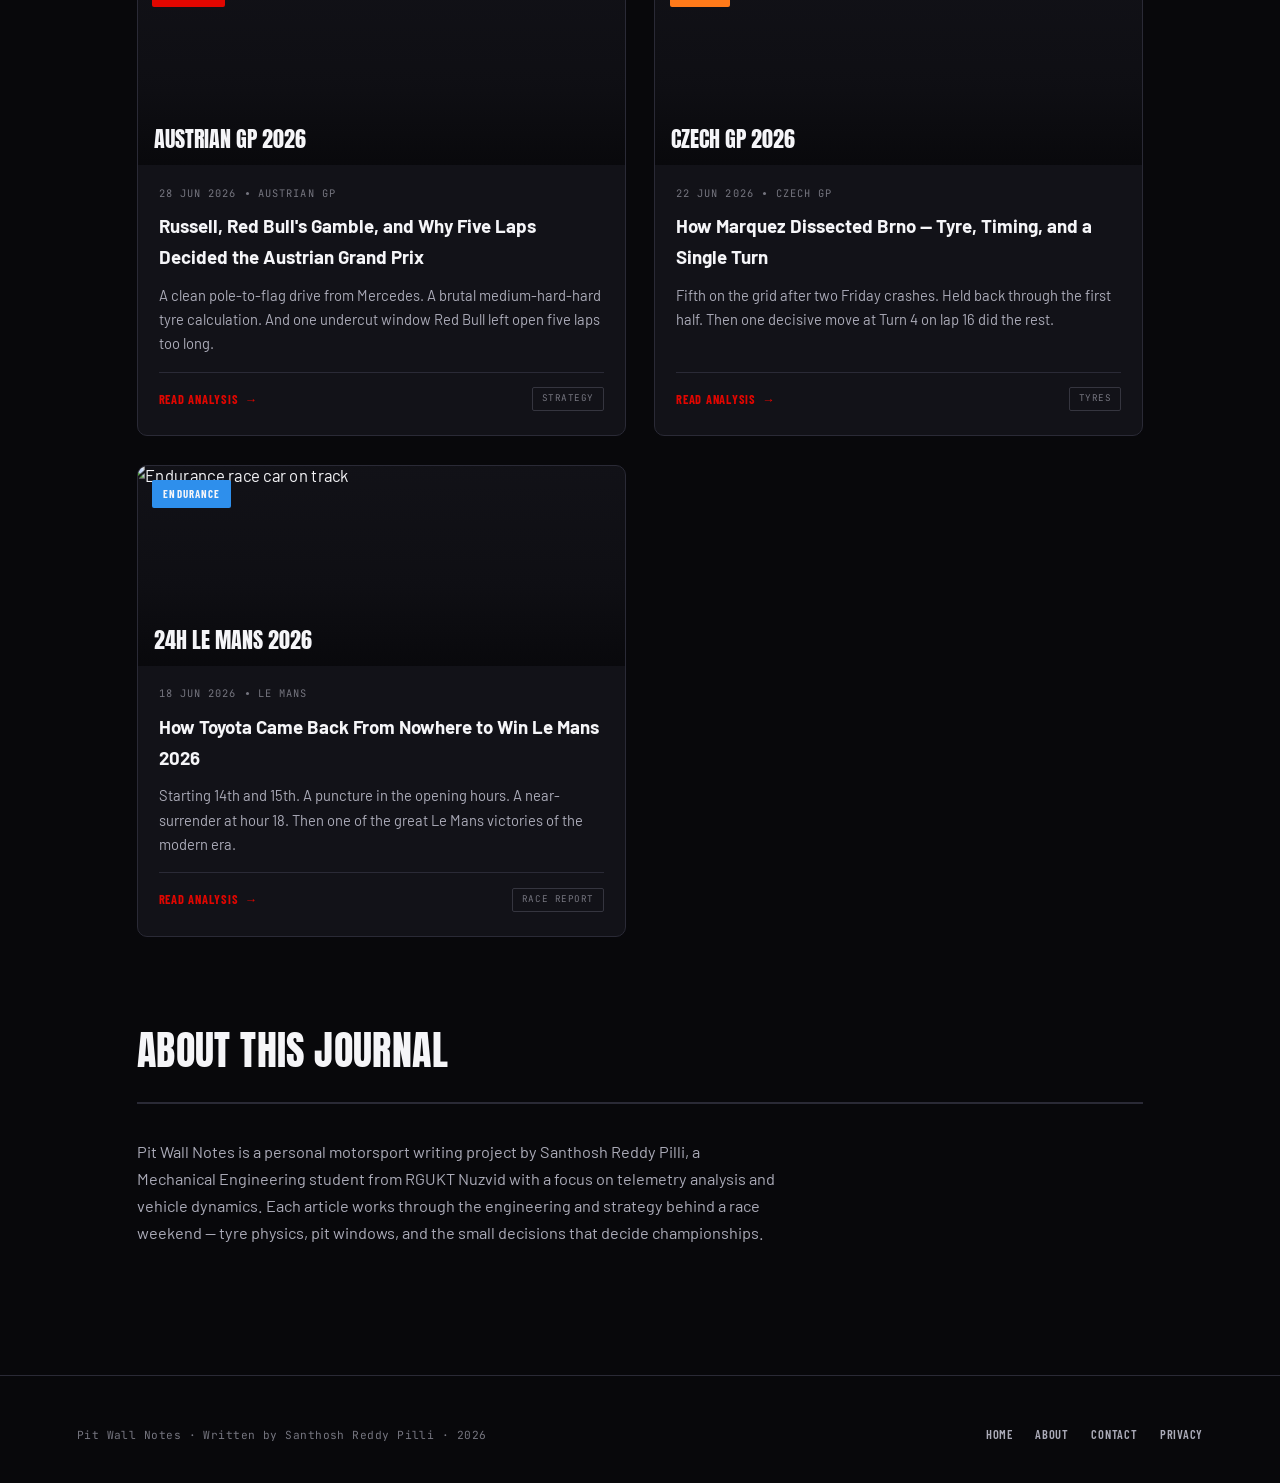
==== commit 9094ccba: "Add official logo across site (nav + favicon)" ====
--- a/index.html
+++ b/index.html
@@ -3,6 +3,7 @@
 <head>
 <meta charset="UTF-8" />
 <meta name="viewport" content="width=device-width, initial-scale=1.0" />
+<link rel="icon" type="image/jpeg" href="WhatsApp%20Image%202026-07-06%20at%2011.42.41%20AM.jpeg" />
 <title>Pit Wall Notes — A Motorsport Journal by Santhosh Reddy Pilli</title>
 <meta name="google-site-verification" content="I74e3ZfUB3V10m9X-U6Q5z5CmNRYfu3ycQ_bWyA3qzQ" />
 <meta name="description" content="Race analysis and engineering breakdowns from Formula 1, MotoGP and endurance racing — written by Santhosh Reddy Pilli." />
@@ -24,7 +25,7 @@
 <body>
 
 <nav class="site-nav">
-  <a href="index.html" class="nav-brand">Pit Wall<span class="dot">.</span>Notes<small>Race Journal</small></a>
+  <a href="index.html" class="nav-brand"><img src="WhatsApp%20Image%202026-07-06%20at%2011.42.41%20AM.jpeg" alt="Pit Wall Notes logo" class="brand-logo" />Pit Wall<span class="dot">.</span>Notes<small>Race Journal</small></a>
   <div class="nav-links">
     <a href="index.html" class="active"><span class="full">Home</span></a>
     <a href="index.html#posts">Posts</a>
--- a/style.css
+++ b/style.css
@@ -84,9 +84,10 @@
 }
 .nav-brand {
   font-family: var(--display); font-weight: 400; font-size: 1.5rem;
-  letter-spacing: .02em; display: flex; align-items: baseline; gap: .3rem;
+  letter-spacing: .02em; display: flex; align-items: center; gap: .55rem;
   text-transform: uppercase;
 }
+.brand-logo { height: 40px; width: 40px; border-radius: 50%; object-fit: cover; flex-shrink: 0; }
 .nav-brand .dot { color: var(--red); font-size: 1.7rem; line-height: 0; }
 .nav-brand small {
   font-family: var(--mono); font-size: .58rem; letter-spacing: .18em;
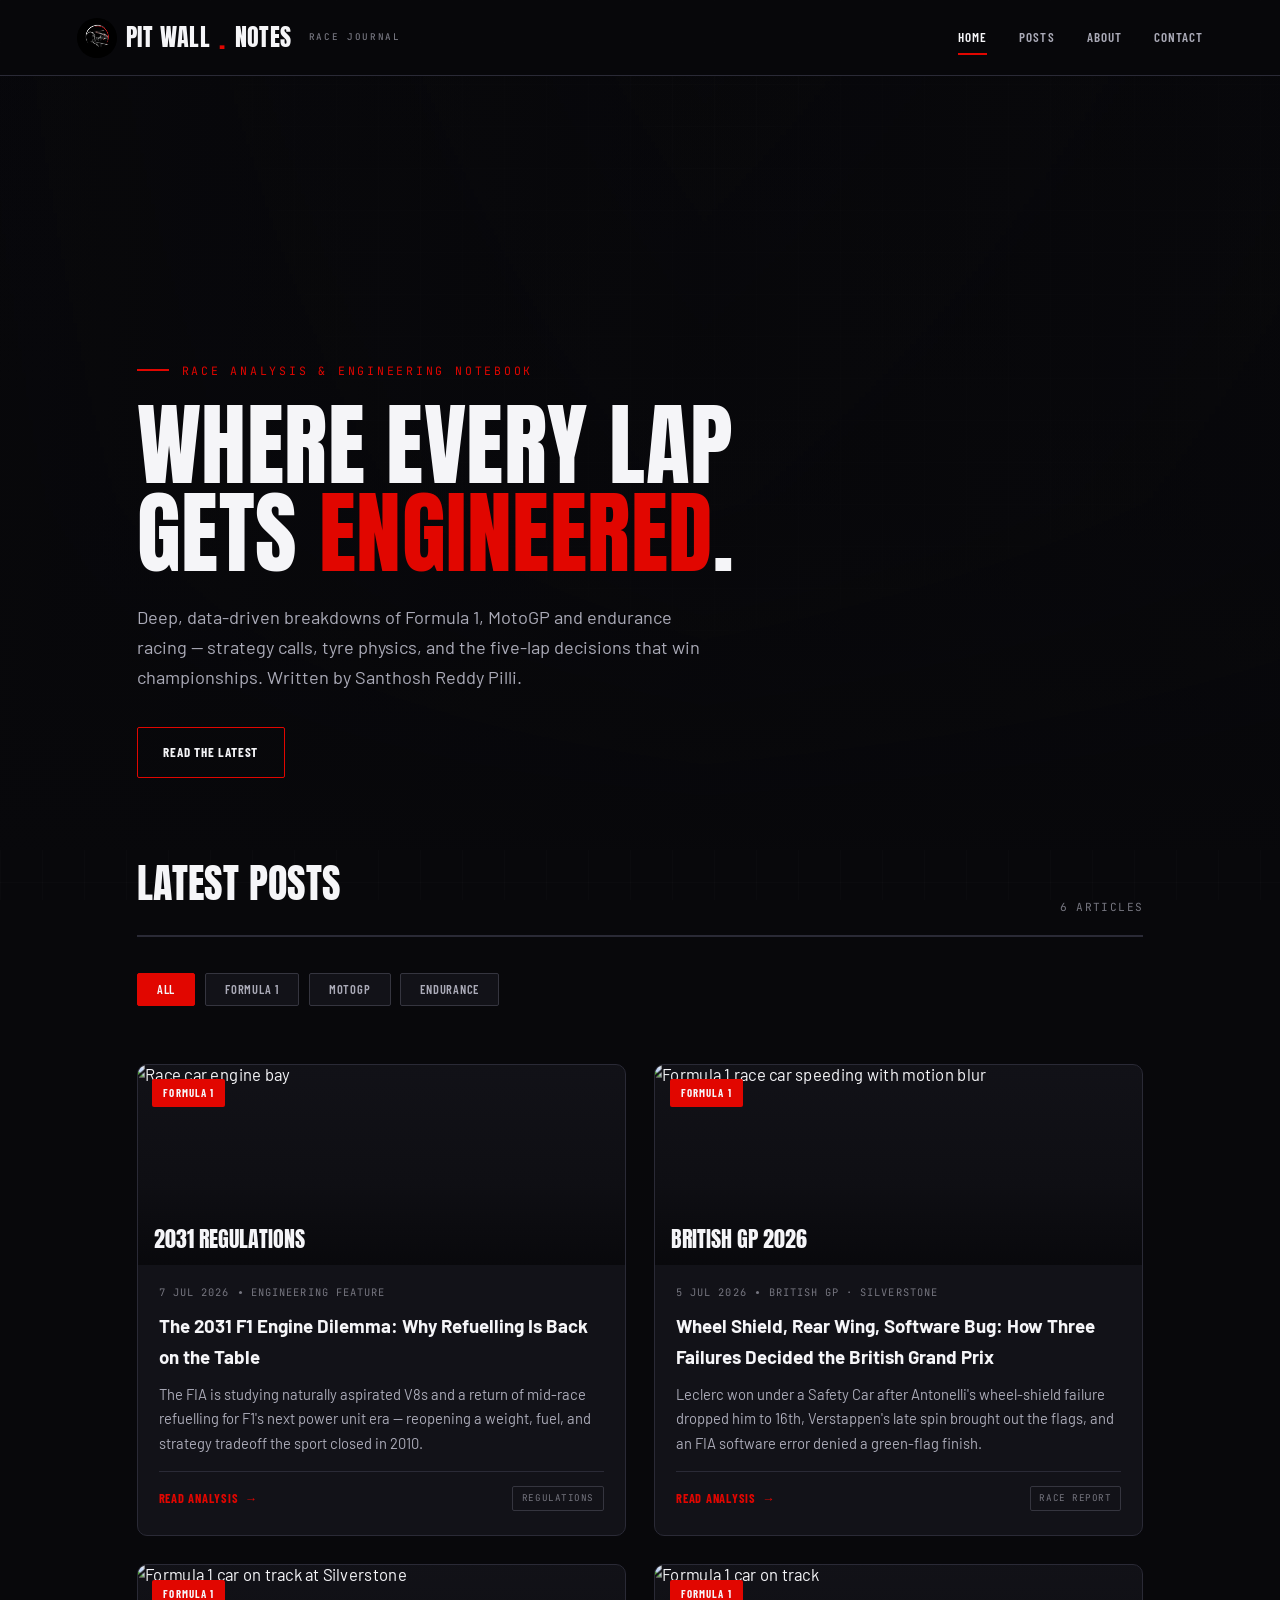
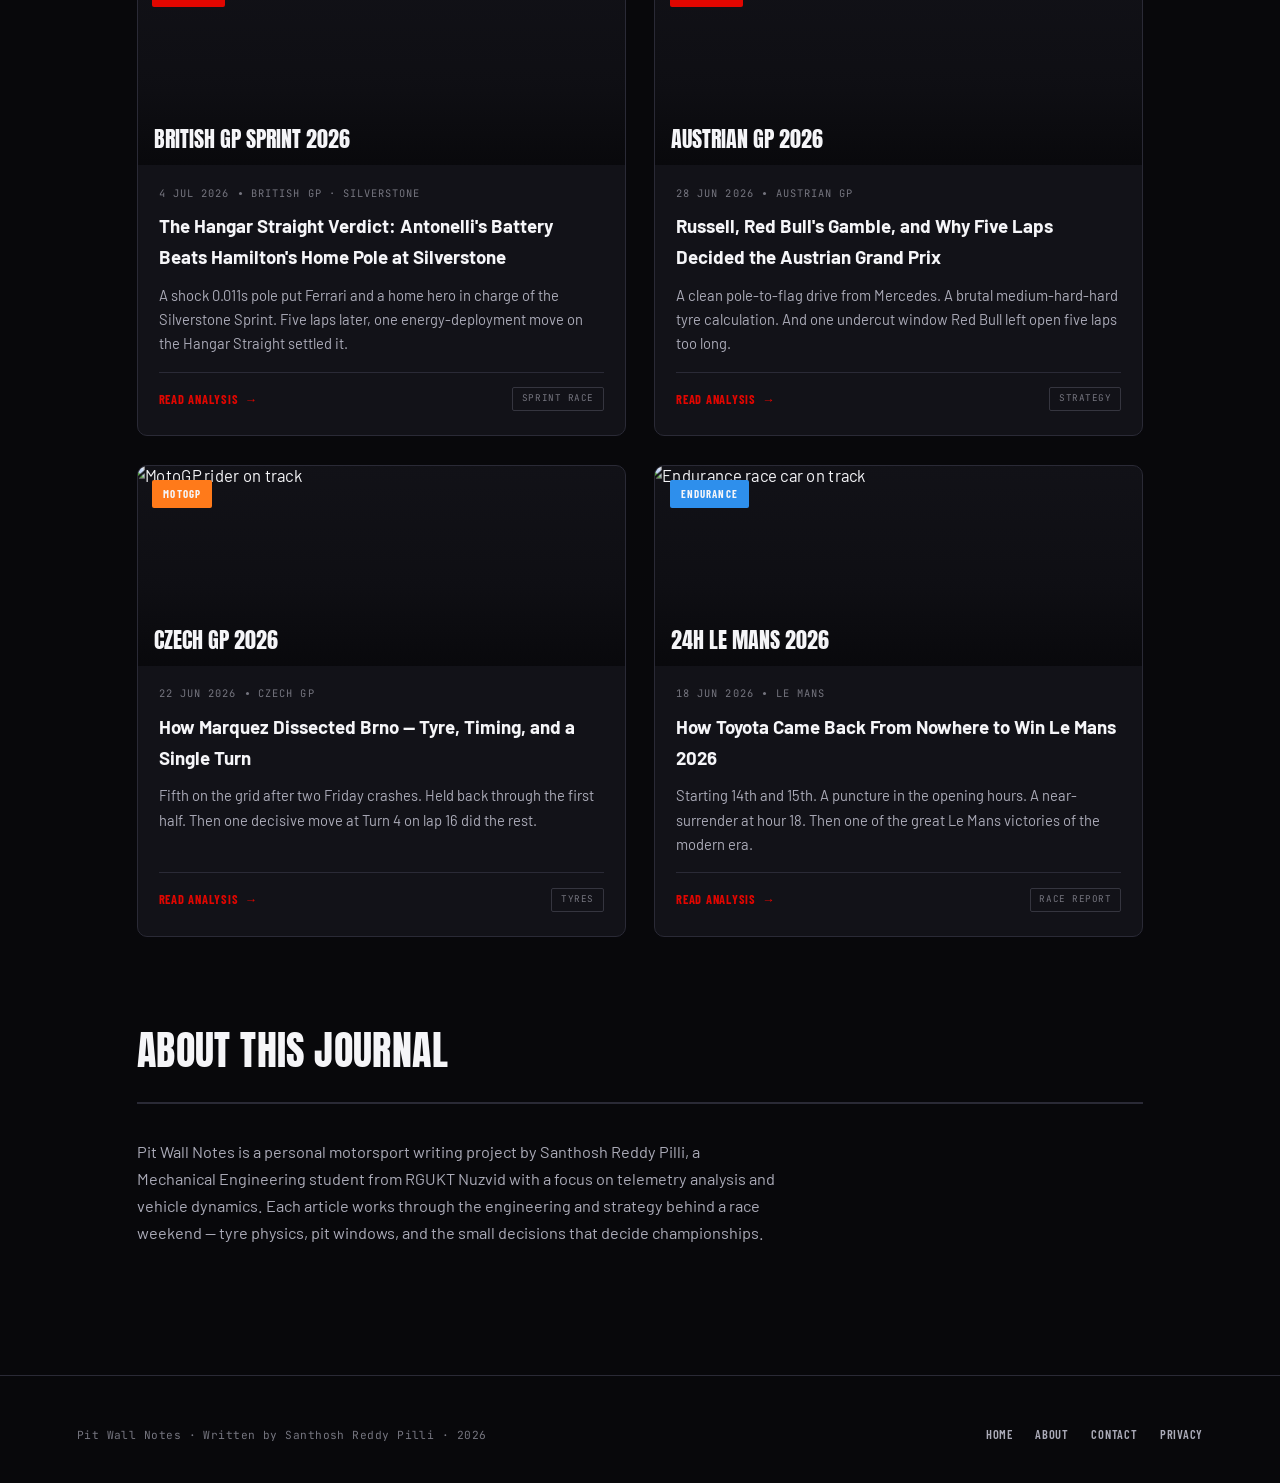
==== commit dfcc98ef: "Add files via upload Publish: 2031 F1 engine dilemma article" ====
--- a/index.html
+++ b/index.html
@@ -51,7 +51,7 @@
 <main class="wrap" id="posts">
   <div class="section-head reveal">
     <h2>Latest posts</h2>
-    <span class="section-note">5 articles</span>
+    <span class="section-note">6 articles</span>
   </div>
 
   <div class="filter-bar reveal">
@@ -62,6 +62,25 @@
   </div>
 
   <div class="post-grid">
+
+    <article class="post-card" data-category="f1">
+      <a href="post-2031-f1-engine-dilemma.html" class="card-thumb">
+        <img class="thumb-img" src="https://images.unsplash.com/photo-1622062934364-496d0b8b6959?fm=jpg&amp;q=75&amp;w=900&amp;auto=format&amp;fit=crop" alt="Race car engine bay" loading="lazy" />
+        <span class="thumb-tag cat-f1">Formula 1</span>
+        <span class="thumb-title">2031 Regulations</span>
+      </a>
+      <div class="card-body">
+        <div class="card-meta">
+          <span>7 Jul 2026</span><span class="dot-sep"></span><span>Engineering Feature</span>
+        </div>
+        <h3><a href="post-2031-f1-engine-dilemma.html" class="link-underline">The 2031 F1 Engine Dilemma: Why Refuelling Is Back on the Table</a></h3>
+        <p class="card-excerpt">The FIA is studying naturally aspirated V8s and a return of mid-race refuelling for F1's next power unit era — reopening a weight, fuel, and strategy tradeoff the sport closed in 2010.</p>
+        <div class="card-foot">
+          <a href="post-2031-f1-engine-dilemma.html" class="read-more">Read analysis <span class="arrow">→</span></a>
+          <div class="card-tags"><span class="tag-pill">Regulations</span></div>
+        </div>
+      </div>
+    </article>
 
     <article class="post-card" data-category="f1">
       <a href="post-british-gp-2026-race.html" class="card-thumb">
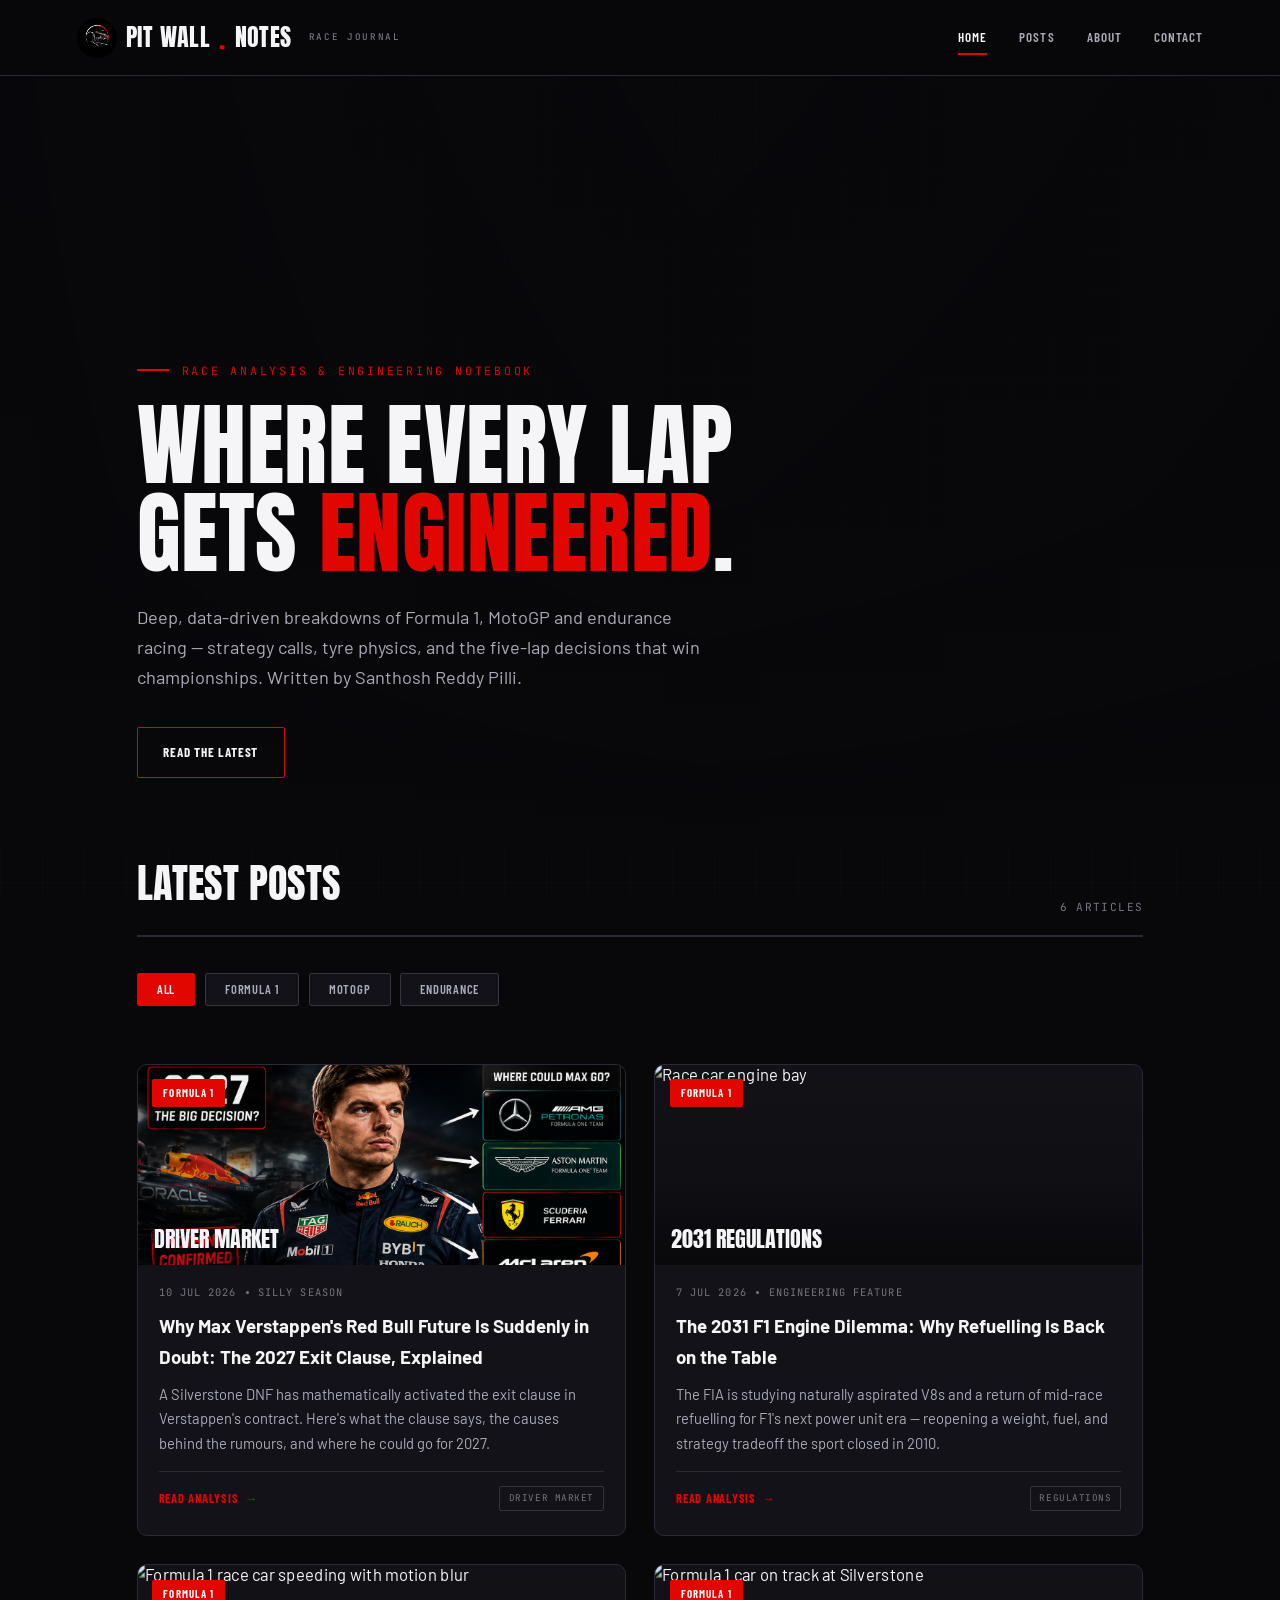
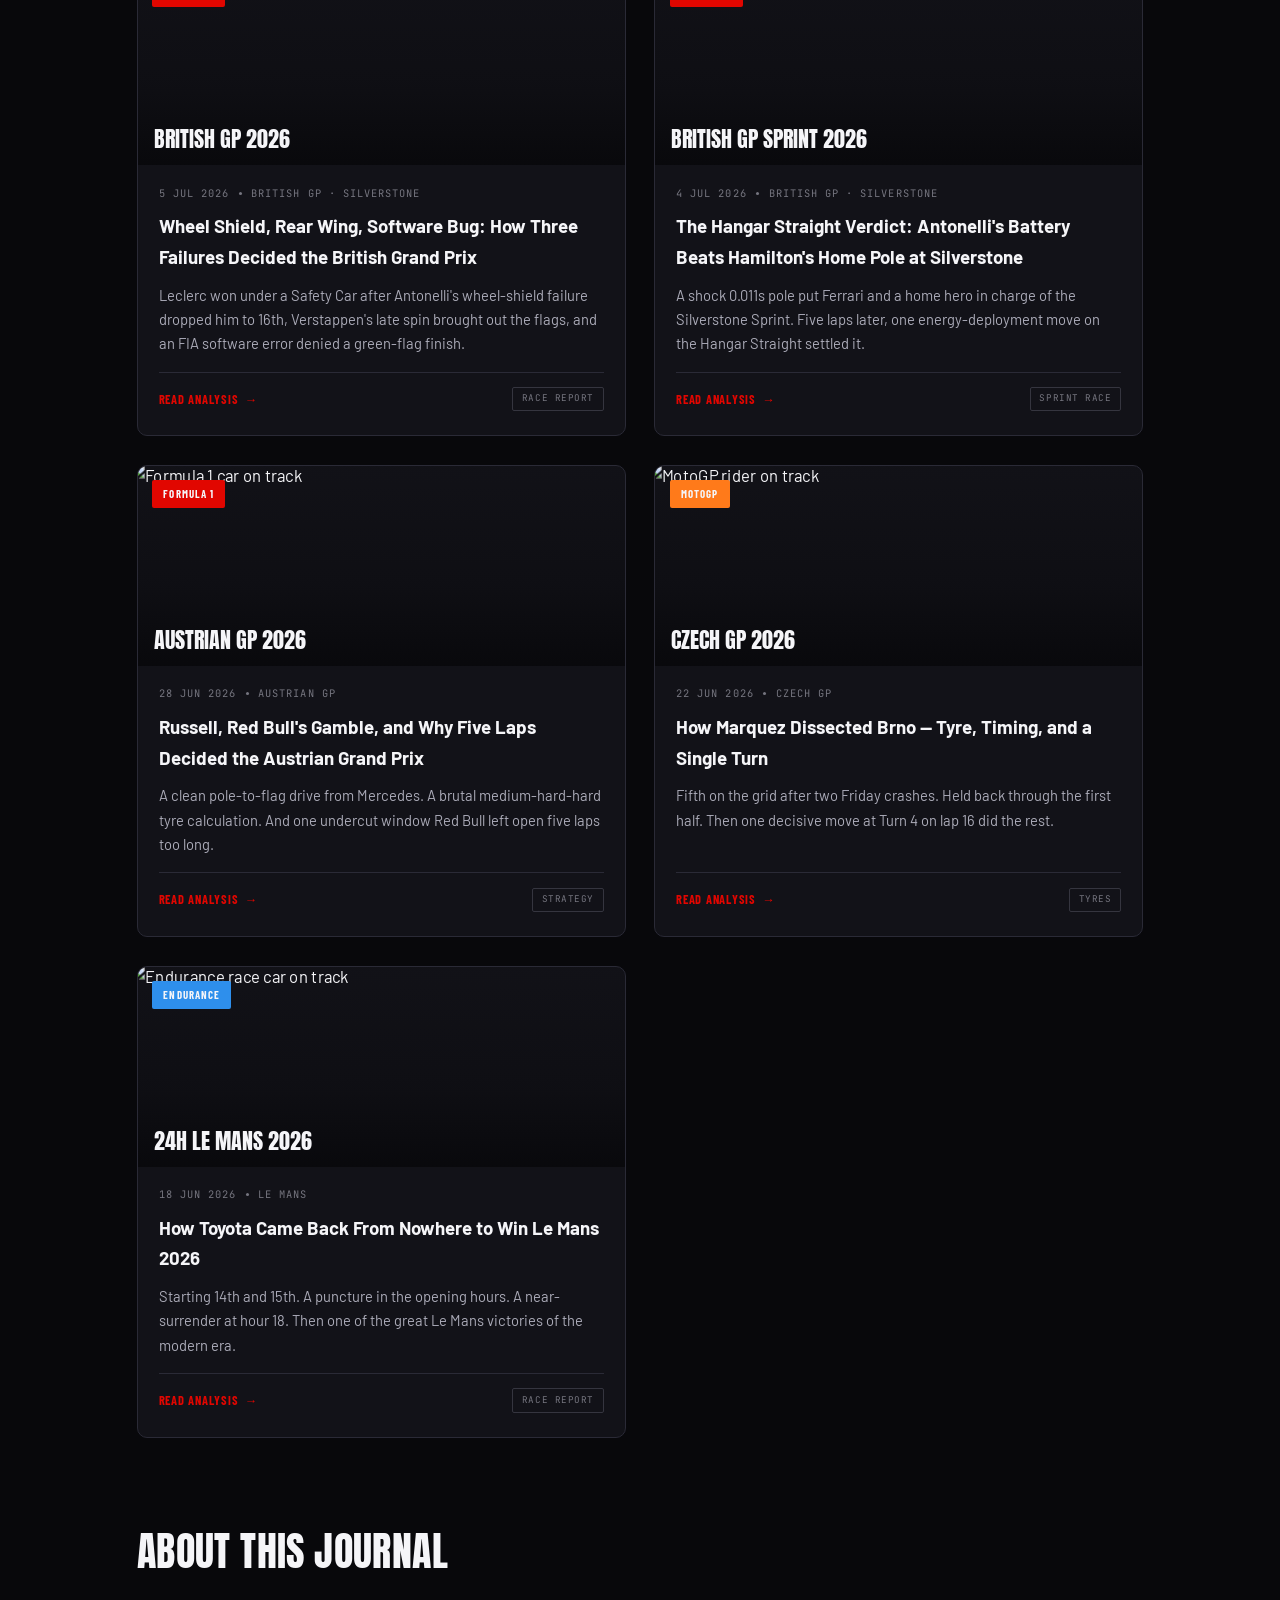
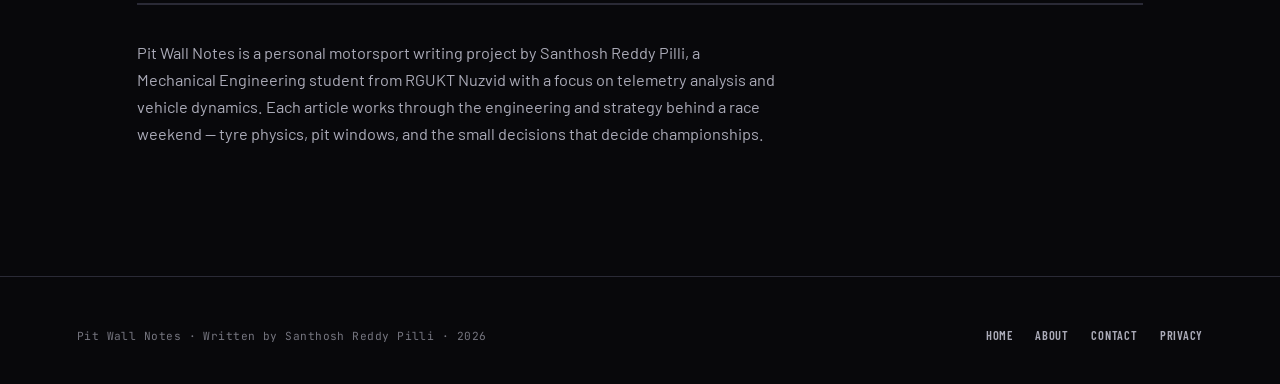
==== commit b65e36df: "Add post: Max Verstappen 2027 Red Bull exit-clause rumours" ====
--- a/index.html
+++ b/index.html
@@ -64,6 +64,25 @@
   <div class="post-grid">
 
     <article class="post-card" data-category="f1">
+      <a href="post-verstappen-red-bull-2027-rumours.html" class="card-thumb">
+        <img class="thumb-img" src="max%20rumour.png" alt="Infographic: Max Verstappen's future dominates the paddock" loading="lazy" />
+        <span class="thumb-tag cat-f1">Formula 1</span>
+        <span class="thumb-title">Driver Market</span>
+      </a>
+      <div class="card-body">
+        <div class="card-meta">
+          <span>10 Jul 2026</span><span class="dot-sep"></span><span>Silly Season</span>
+        </div>
+        <h3><a href="post-verstappen-red-bull-2027-rumours.html" class="link-underline">Why Max Verstappen's Red Bull Future Is Suddenly in Doubt: The 2027 Exit Clause, Explained</a></h3>
+        <p class="card-excerpt">A Silverstone DNF has mathematically activated the exit clause in Verstappen's contract. Here's what the clause says, the causes behind the rumours, and where he could go for 2027.</p>
+        <div class="card-foot">
+          <a href="post-verstappen-red-bull-2027-rumours.html" class="read-more">Read analysis <span class="arrow">→</span></a>
+          <div class="card-tags"><span class="tag-pill">Driver Market</span></div>
+        </div>
+      </div>
+    </article>
+
+    <article class="post-card" data-category="f1">
       <a href="post-2031-f1-engine-dilemma.html" class="card-thumb">
         <img class="thumb-img" src="https://images.unsplash.com/photo-1622062934364-496d0b8b6959?fm=jpg&amp;q=75&amp;w=900&amp;auto=format&amp;fit=crop" alt="Race car engine bay" loading="lazy" />
         <span class="thumb-tag cat-f1">Formula 1</span>
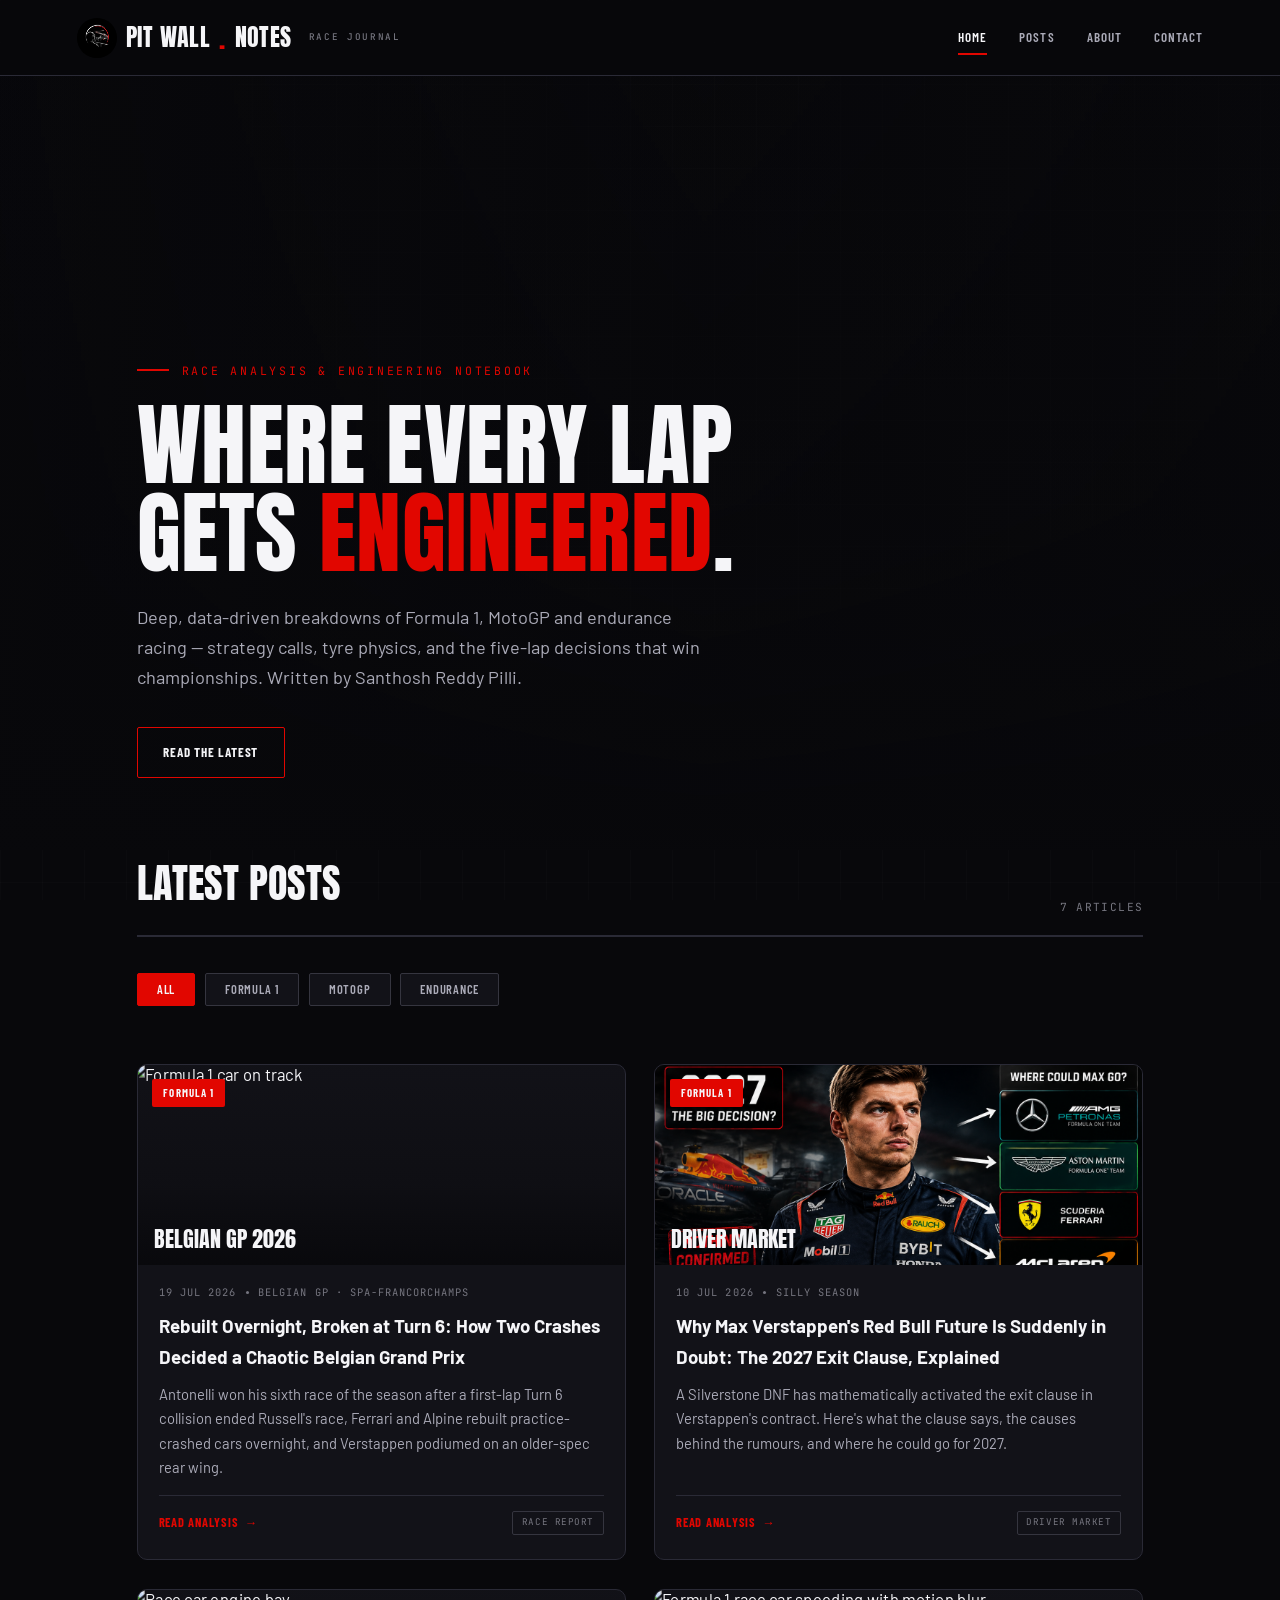
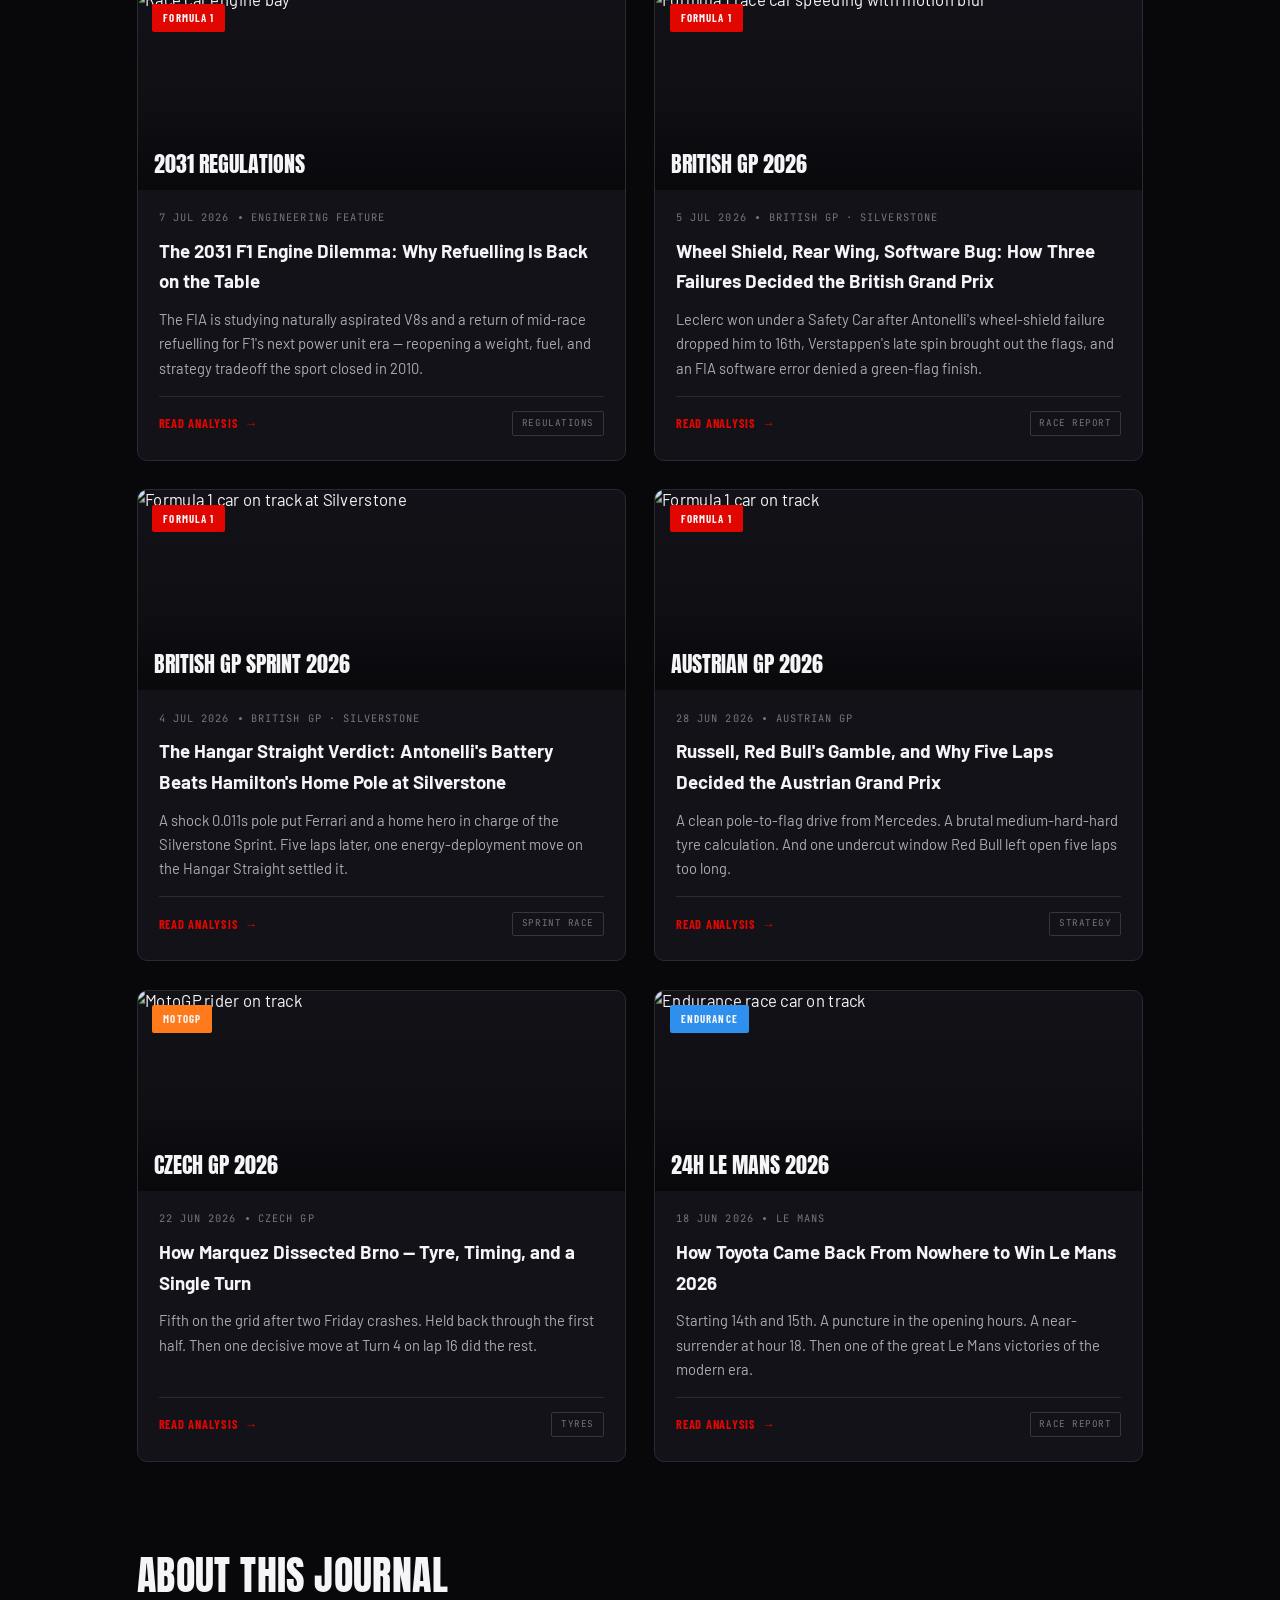
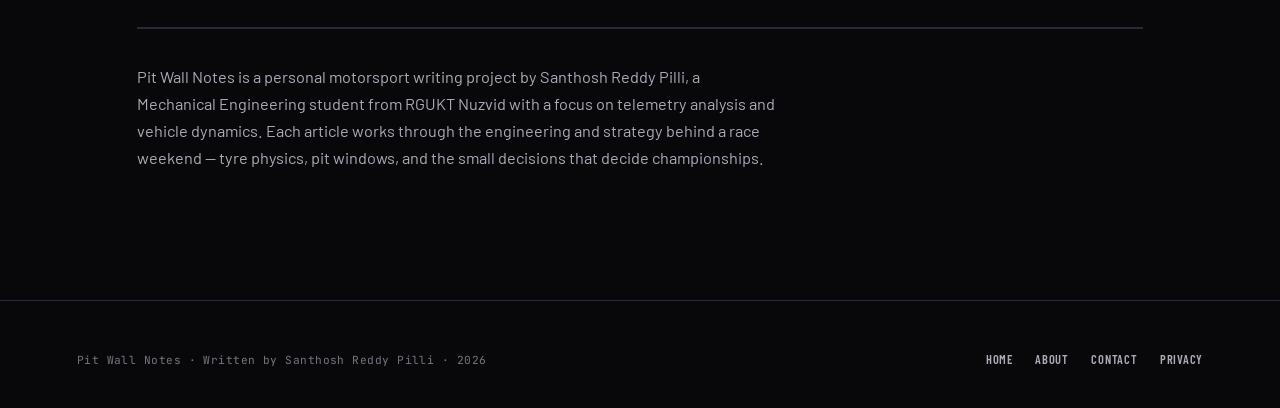
==== commit e051212a: "Add Belgian GP 2026 race report" ====
--- a/index.html
+++ b/index.html
@@ -51,7 +51,7 @@
 <main class="wrap" id="posts">
   <div class="section-head reveal">
     <h2>Latest posts</h2>
-    <span class="section-note">6 articles</span>
+    <span class="section-note">7 articles</span>
   </div>
 
   <div class="filter-bar reveal">
@@ -62,6 +62,25 @@
   </div>
 
   <div class="post-grid">
+
+    <article class="post-card" data-category="f1">
+      <a href="post-belgian-gp-2026-race.html" class="card-thumb">
+        <img class="thumb-img" src="https://images.unsplash.com/photo-1632726144626-6f6a8876e35d?fm=jpg&amp;q=75&amp;w=900&amp;auto=format&amp;fit=crop" alt="Formula 1 car on track" loading="lazy" />
+        <span class="thumb-tag cat-f1">Formula 1</span>
+        <span class="thumb-title">Belgian GP 2026</span>
+      </a>
+      <div class="card-body">
+        <div class="card-meta">
+          <span>19 Jul 2026</span><span class="dot-sep"></span><span>Belgian GP · Spa-Francorchamps</span>
+        </div>
+        <h3><a href="post-belgian-gp-2026-race.html" class="link-underline">Rebuilt Overnight, Broken at Turn 6: How Two Crashes Decided a Chaotic Belgian Grand Prix</a></h3>
+        <p class="card-excerpt">Antonelli won his sixth race of the season after a first-lap Turn 6 collision ended Russell's race, Ferrari and Alpine rebuilt practice-crashed cars overnight, and Verstappen podiumed on an older-spec rear wing.</p>
+        <div class="card-foot">
+          <a href="post-belgian-gp-2026-race.html" class="read-more">Read analysis <span class="arrow">→</span></a>
+          <div class="card-tags"><span class="tag-pill">Race Report</span></div>
+        </div>
+      </div>
+    </article>
 
     <article class="post-card" data-category="f1">
       <a href="post-verstappen-red-bull-2027-rumours.html" class="card-thumb">
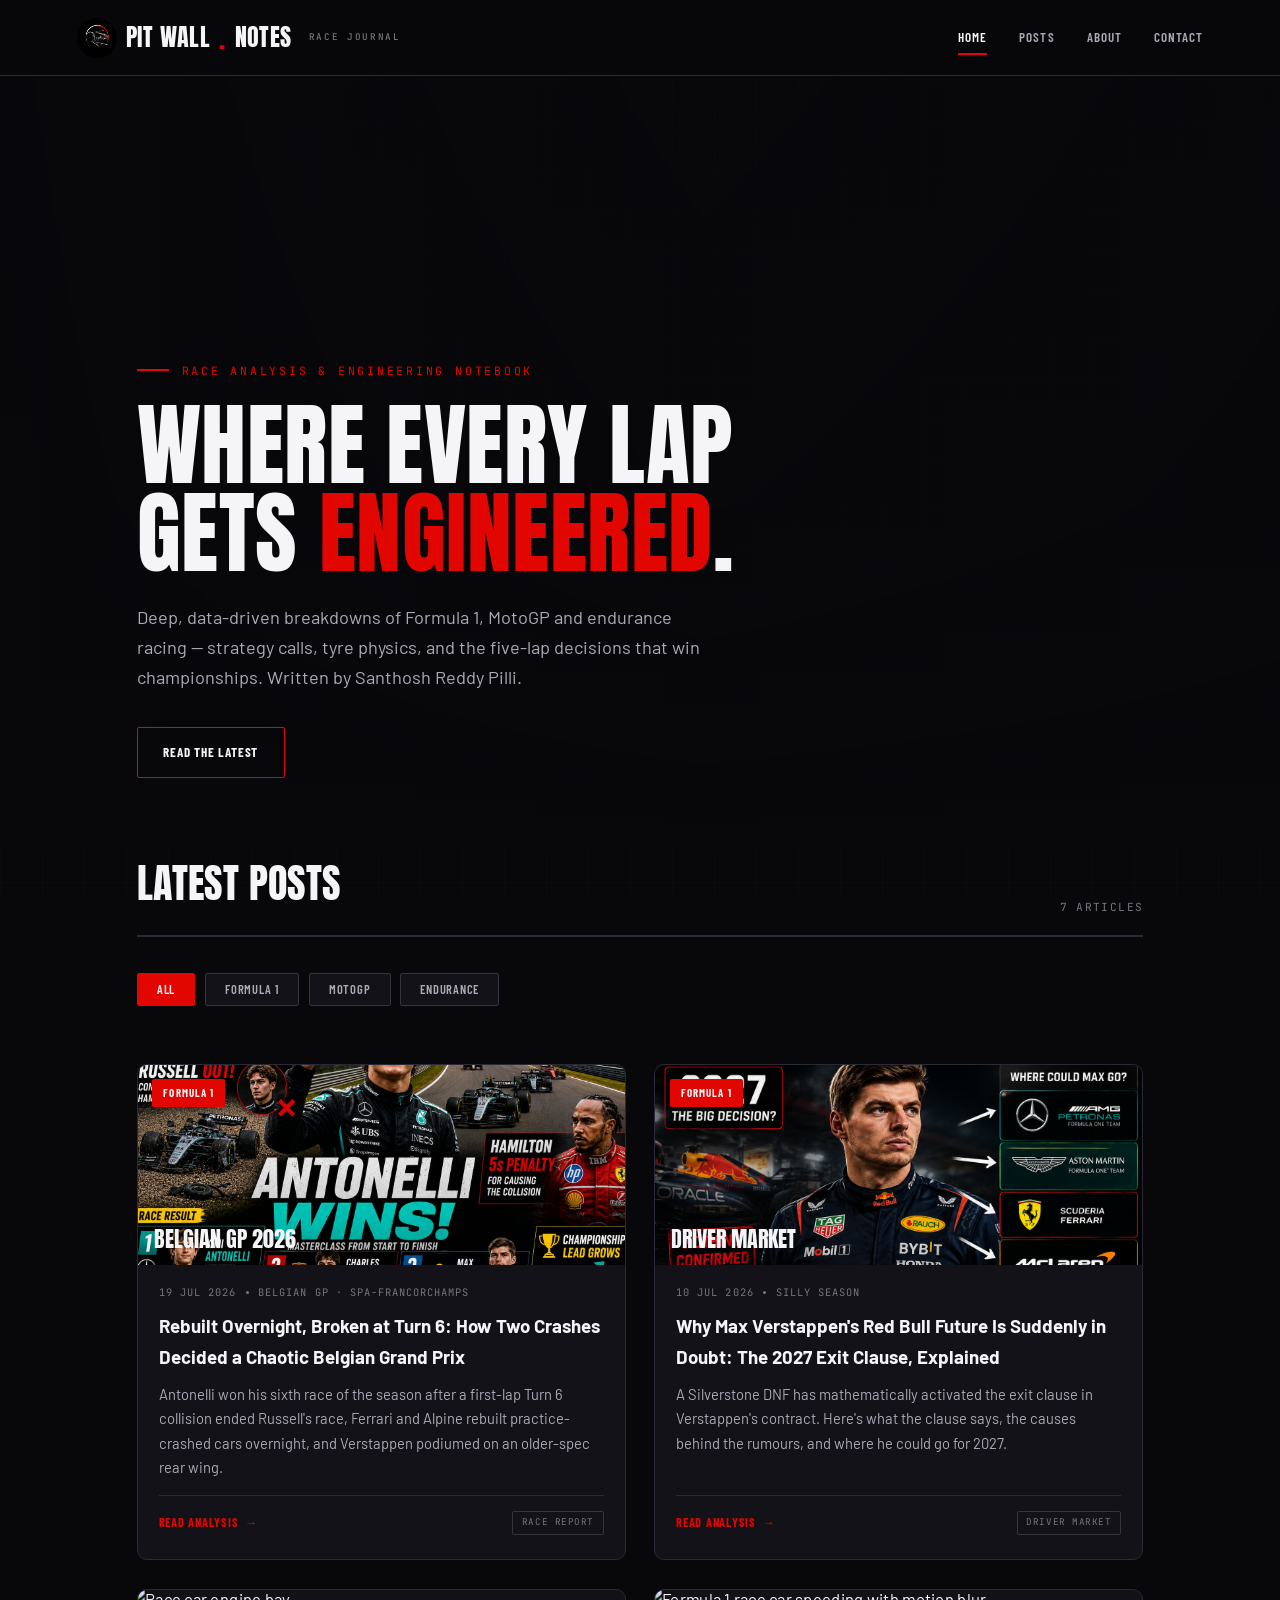
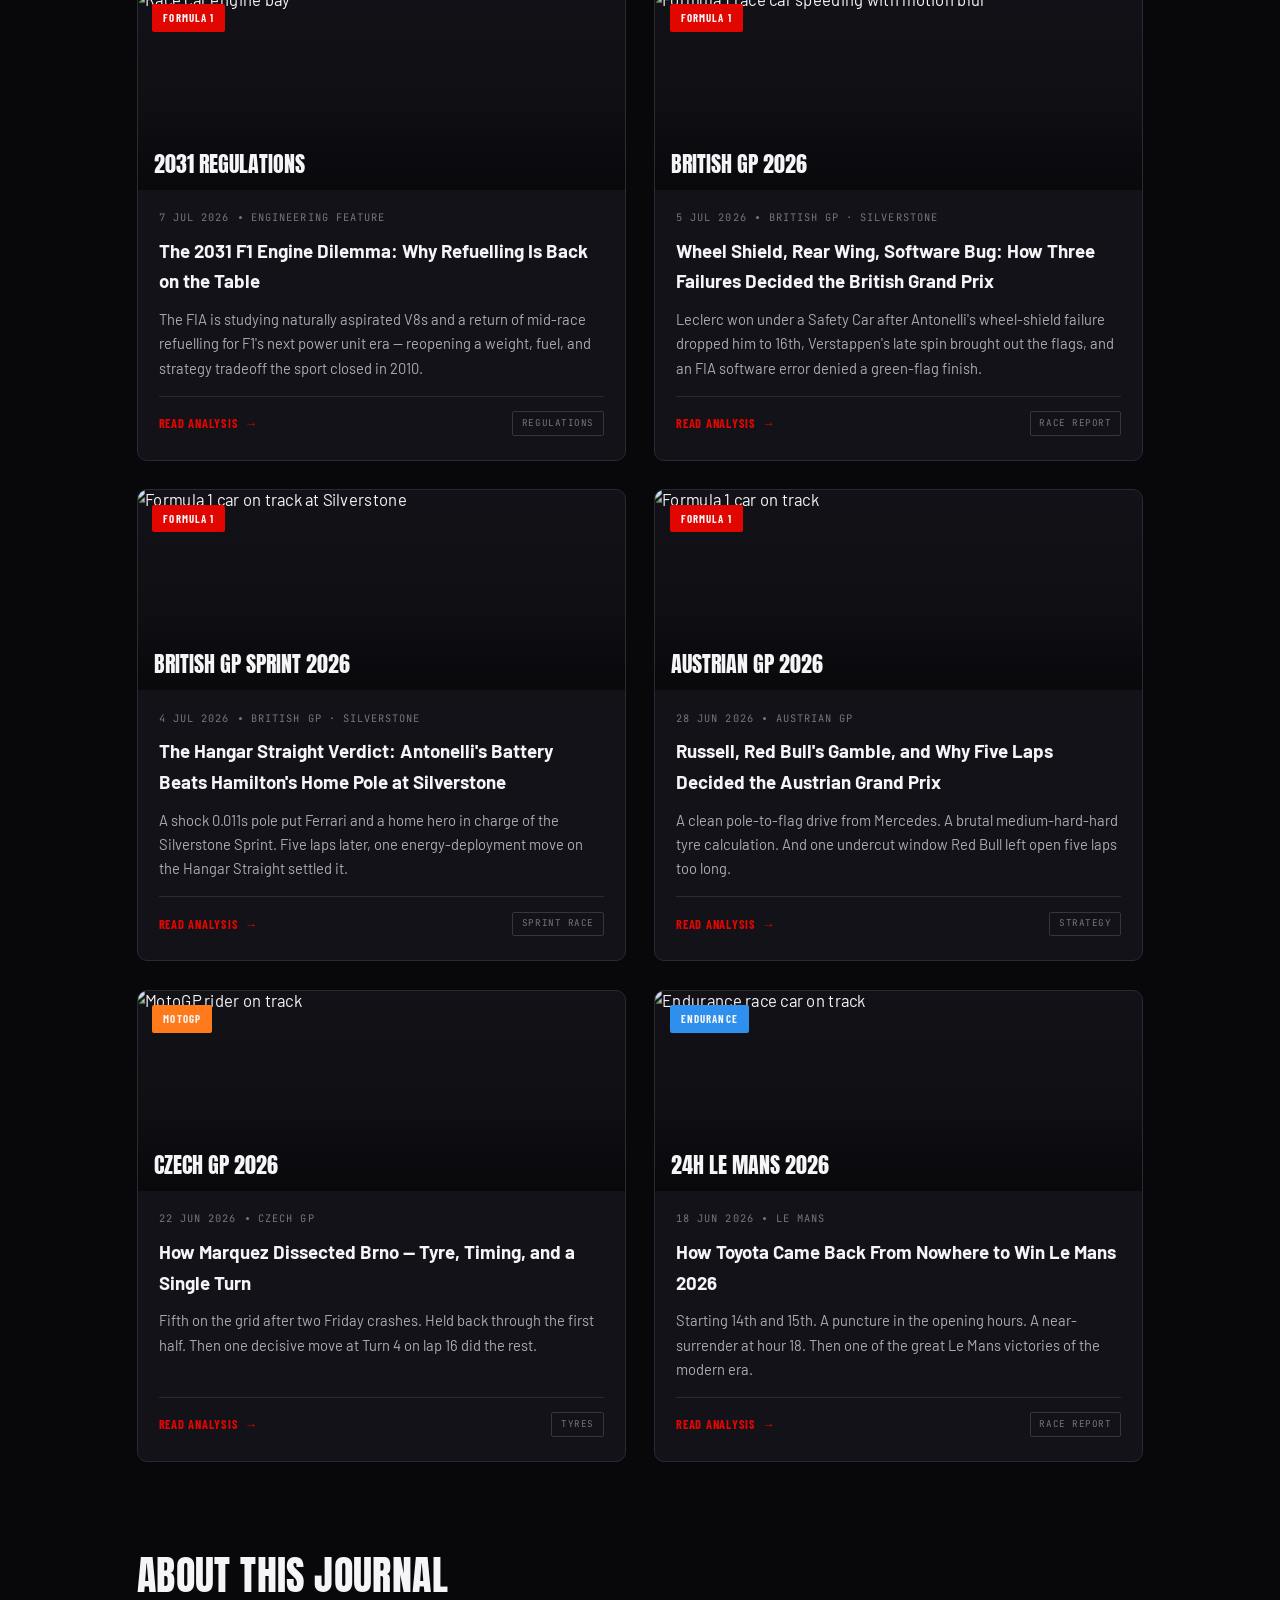
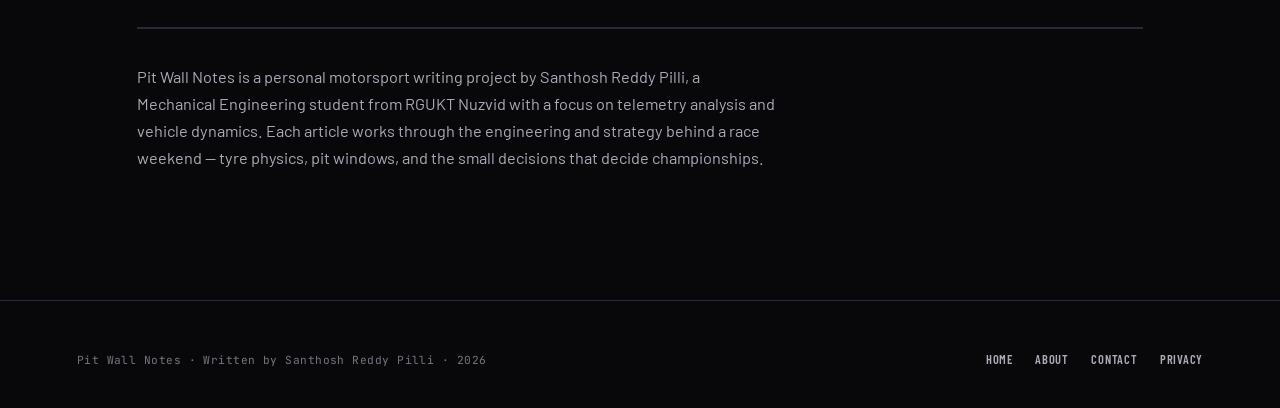
==== commit 30cb9db5: "Add custom thumbnail for Belgian GP post" ====
--- a/index.html
+++ b/index.html
@@ -65,7 +65,7 @@
 
     <article class="post-card" data-category="f1">
       <a href="post-belgian-gp-2026-race.html" class="card-thumb">
-        <img class="thumb-img" src="https://images.unsplash.com/photo-1632726144626-6f6a8876e35d?fm=jpg&amp;q=75&amp;w=900&amp;auto=format&amp;fit=crop" alt="Formula 1 car on track" loading="lazy" />
+        <img class="thumb-img" src="belgium%20gp%202026.jpeg" alt="Belgian Grand Prix 2026 thumbnail" loading="lazy" />
         <span class="thumb-tag cat-f1">Formula 1</span>
         <span class="thumb-title">Belgian GP 2026</span>
       </a>
